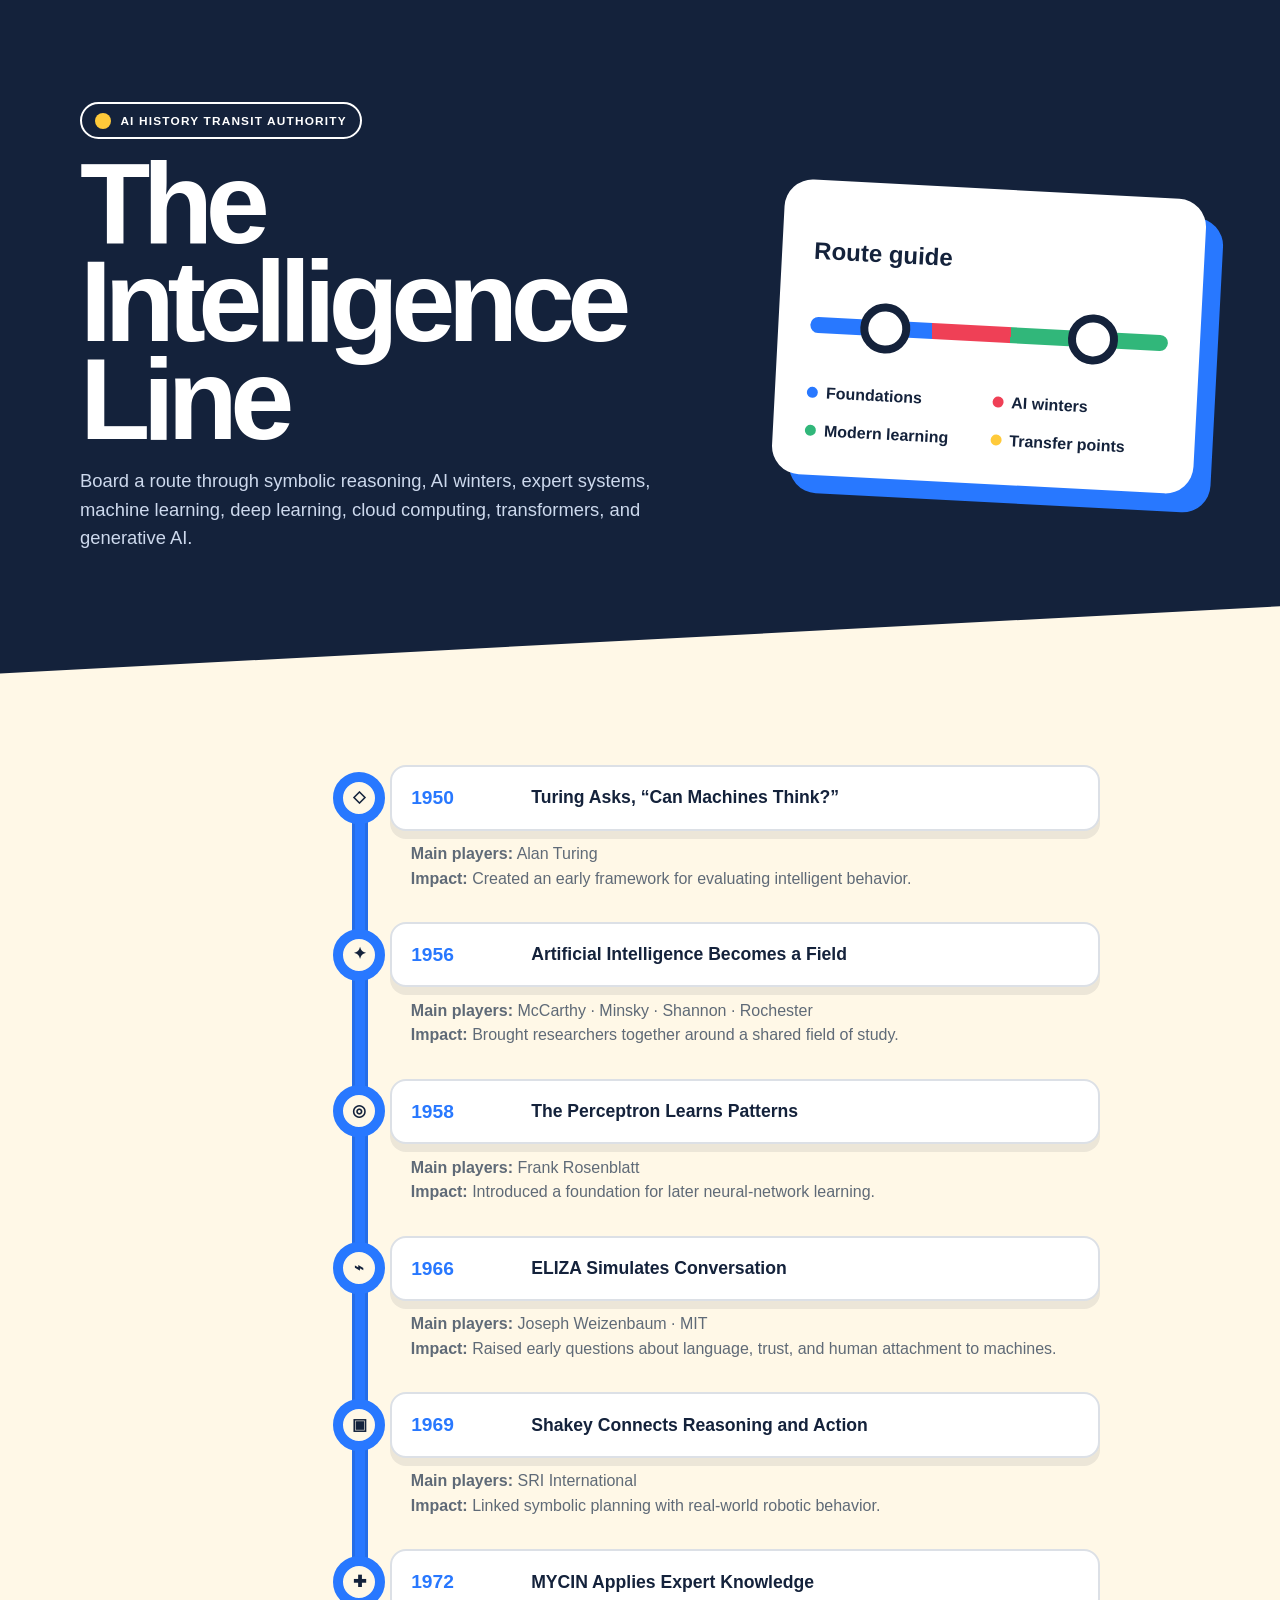
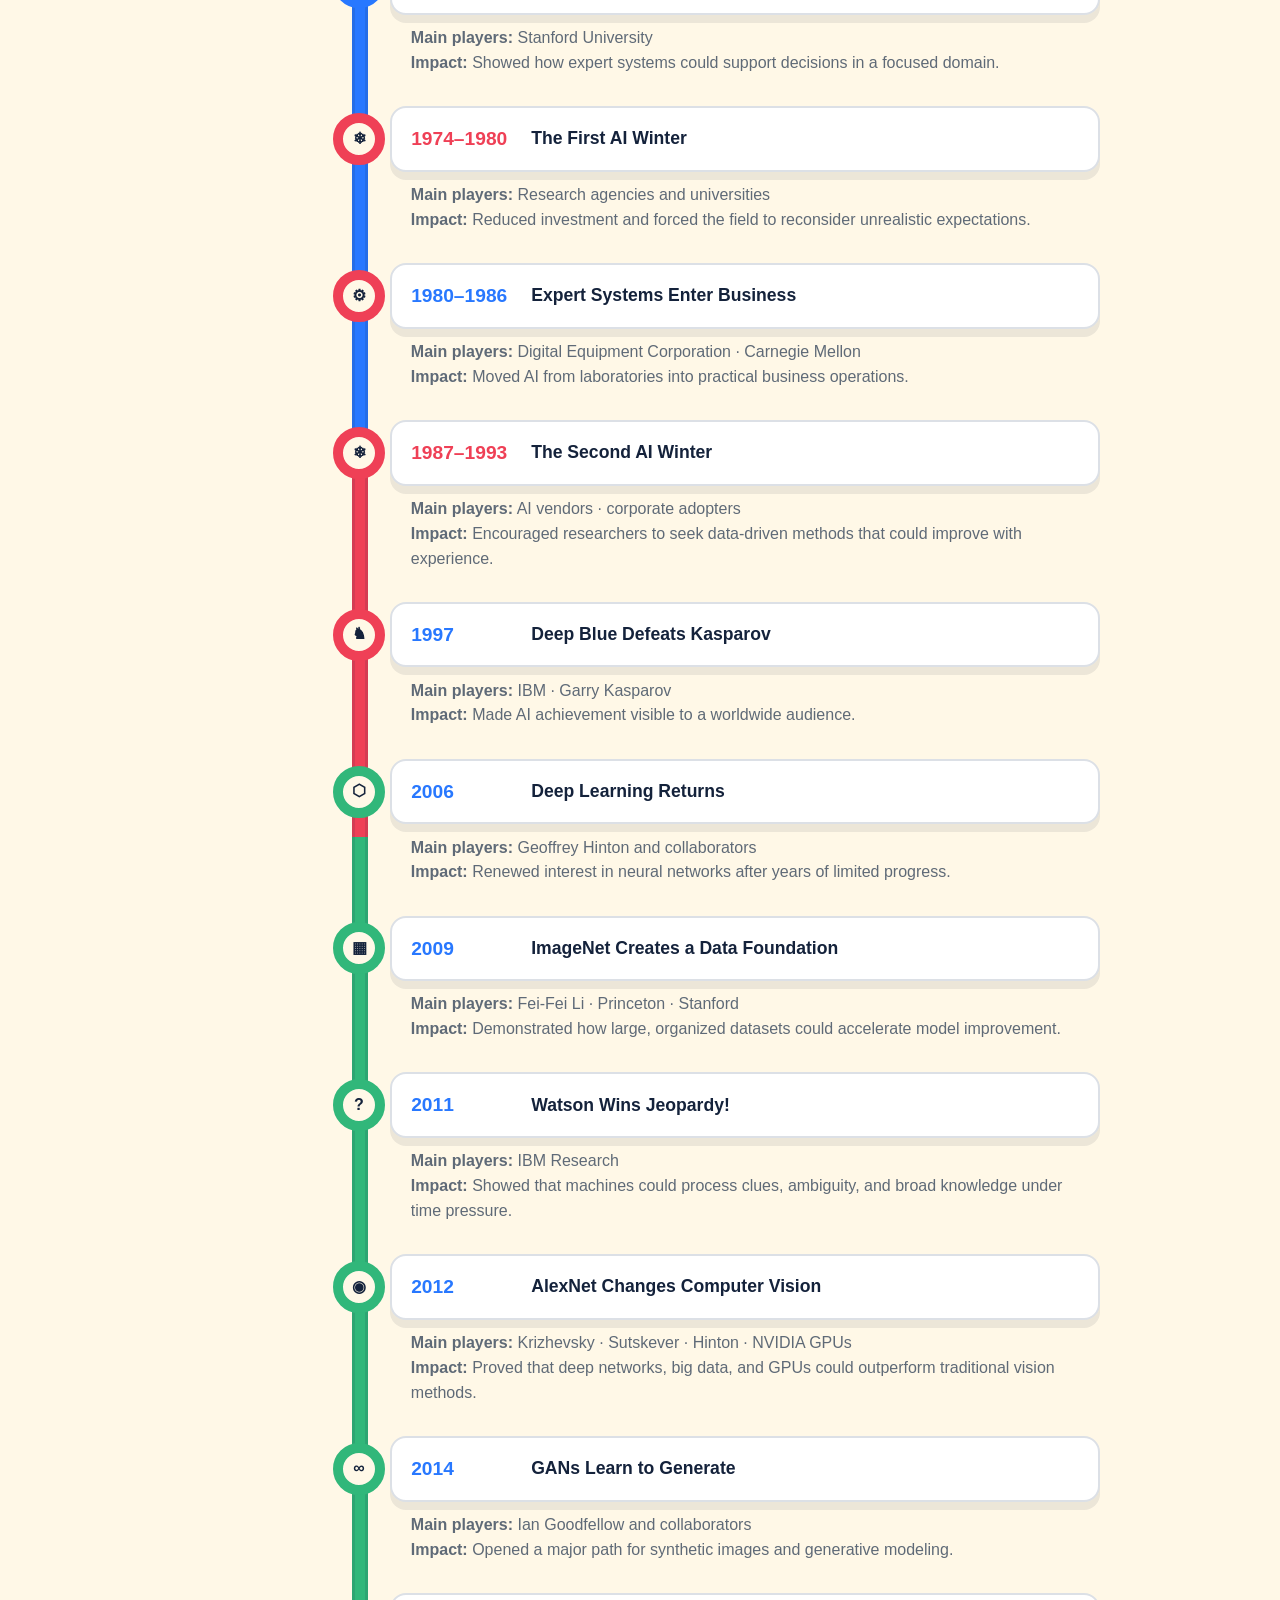
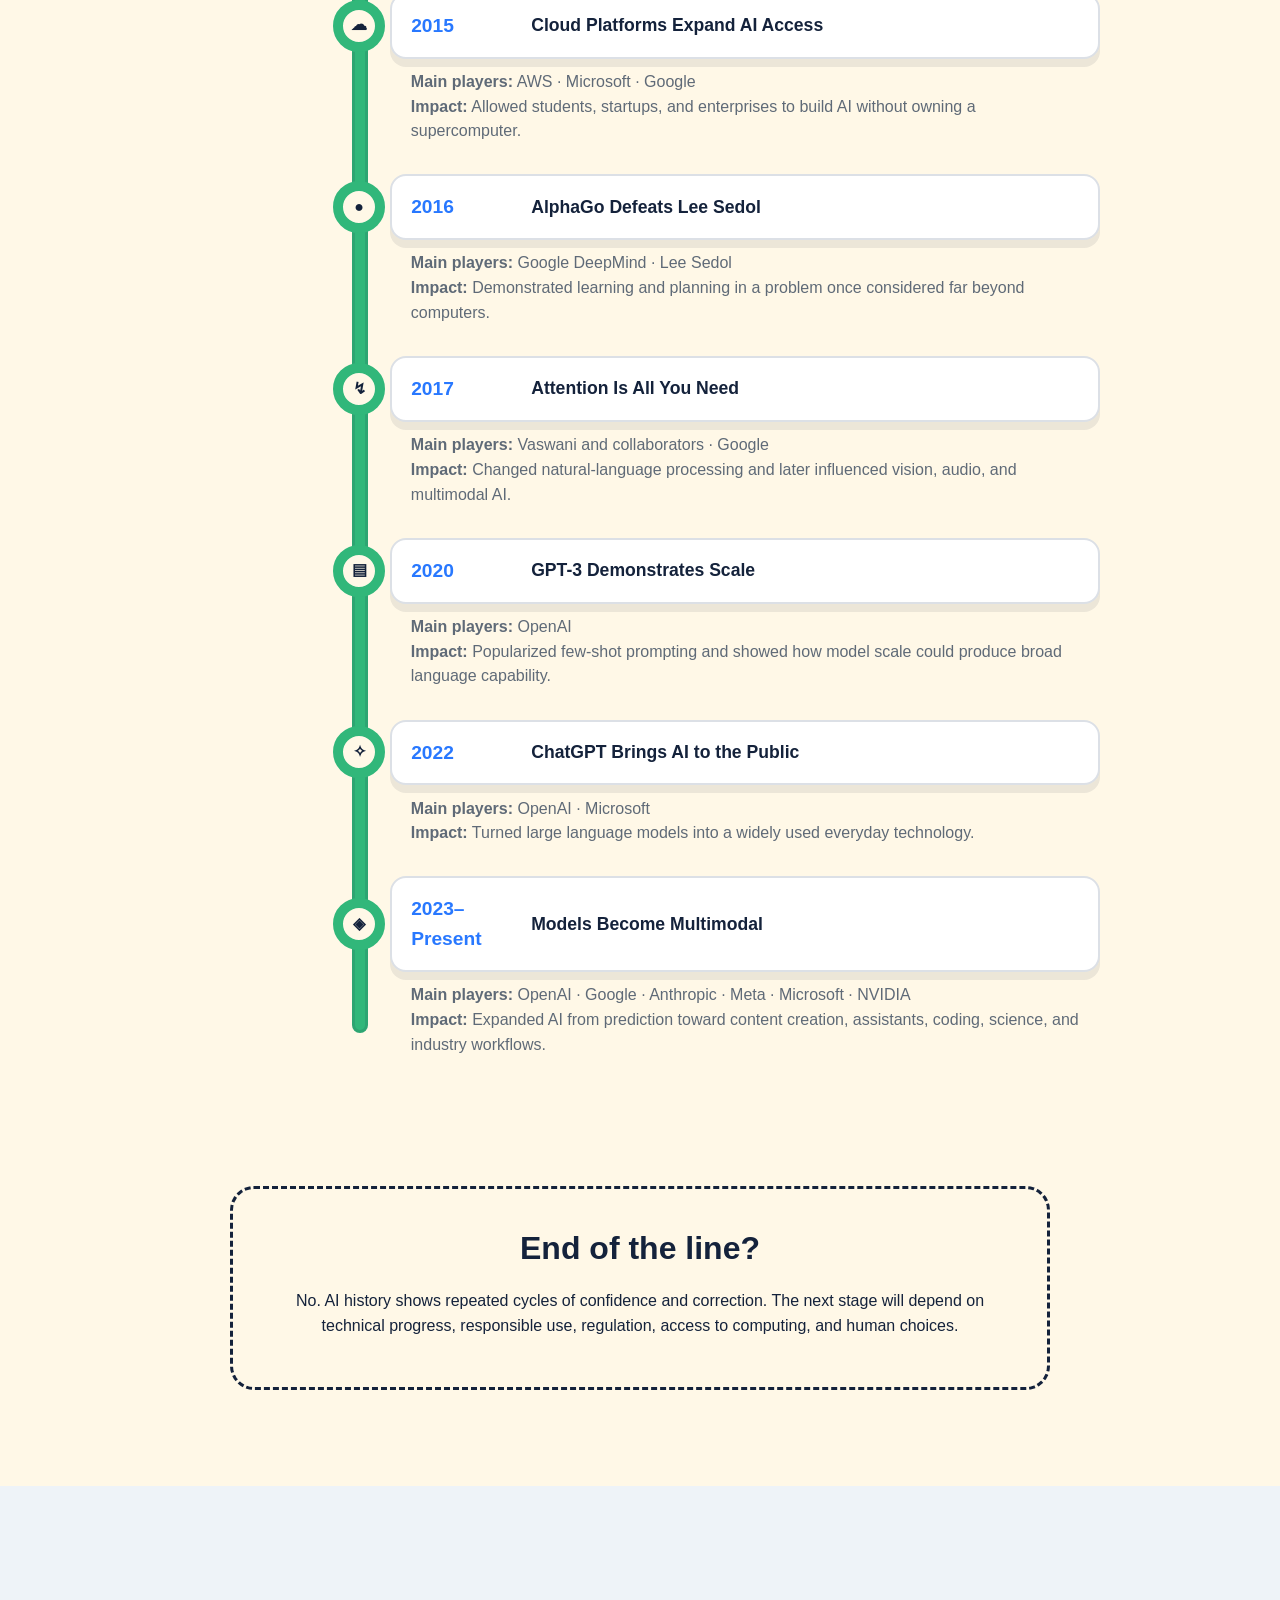
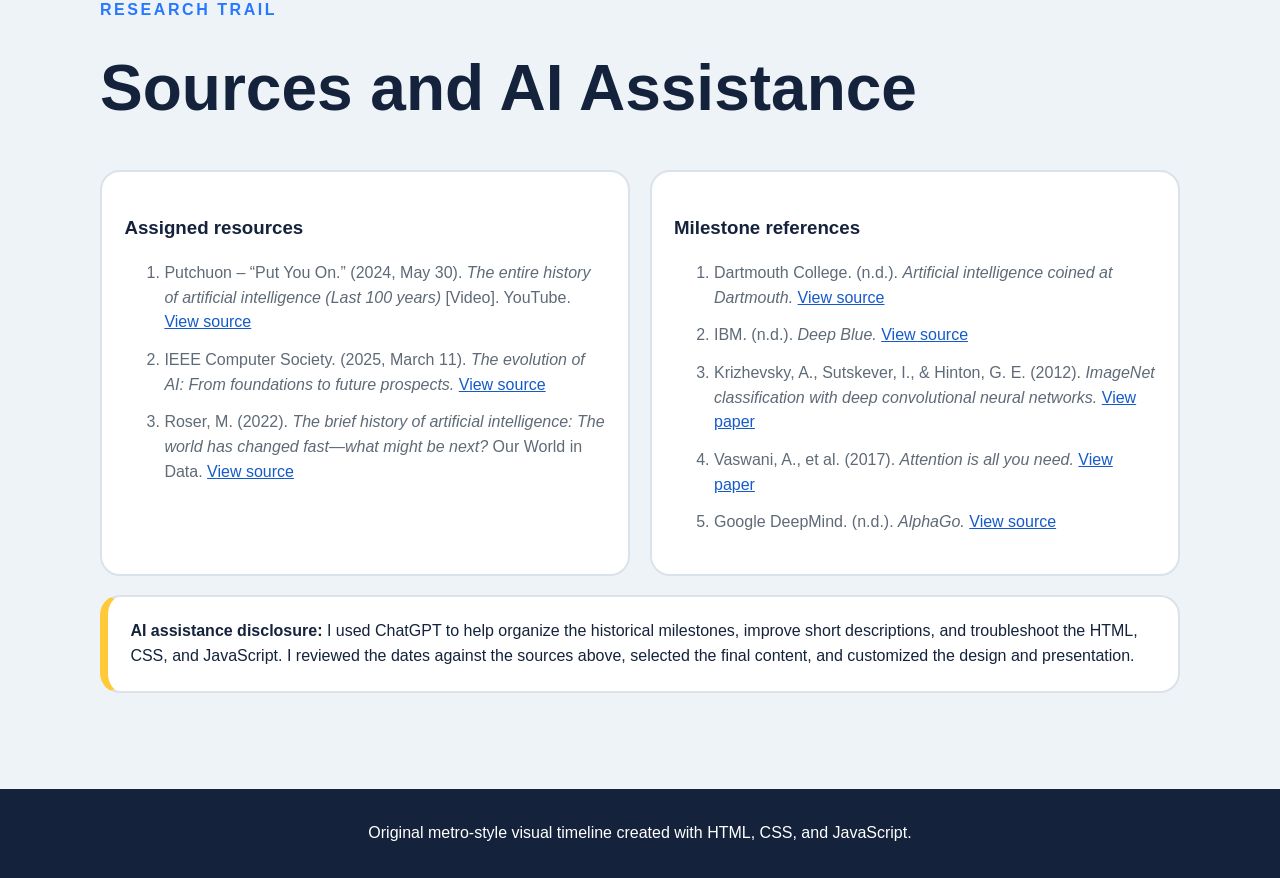
==== index.html @ 26c3358b "Add files via upload" ====
<!doctype html>
<html lang="en">
<head>

<meta charset="UTF-8">
<meta name="viewport" content="width=device-width, initial-scale=1.0">
<meta name="description" content="An original interactive student timeline showing the history and evolution of artificial intelligence.">

<title>The Intelligence Line | AI Metro Timeline</title>
<style>
:root{--cream:#fff8e7;--navy:#14223b;--blue:#2878ff;--red:#ef4056;--yellow:#ffca3a;--green:#31b77a;--muted:#5f6a77}
*{box-sizing:border-box}html{scroll-behavior:smooth}body{margin:0;background:var(--cream);color:var(--navy);font-family:Arial,Helvetica,sans-serif;line-height:1.55}a{color:#155aca}
.hero{padding:clamp(3rem,8vw,8rem) max(1rem,calc((100vw - 1120px)/2));display:grid;grid-template-columns:1.2fr .8fr;gap:4rem;align-items:center;background:var(--navy);color:white;clip-path:polygon(0 0,100% 0,100% 90%,0 100%)}
.badge{display:inline-flex;align-items:center;gap:.6rem;border:2px solid white;border-radius:999px;padding:.45rem .8rem;font-weight:bold;text-transform:uppercase;letter-spacing:.1em;font-size:.74rem}.badge:before{content:"";width:1rem;height:1rem;border-radius:50%;background:var(--yellow)}
h1{font-size:clamp(3.5rem,9vw,7.5rem);line-height:.85;letter-spacing:-.065em;margin:1rem 0}.hero p{font-size:1.15rem;color:#cdd9ed;max-width:720px}.map-card{background:#fff;color:var(--navy);padding:2rem;border-radius:28px;transform:rotate(3deg);box-shadow:18px 18px 0 var(--blue)}.mini-line{height:16px;background:linear-gradient(90deg,var(--blue) 0 34%,var(--red) 34% 56%,var(--green) 56% 100%);border-radius:99px;position:relative;margin:3rem 0}.mini-line:before,.mini-line:after{content:"";position:absolute;top:50%;width:34px;height:34px;border:8px solid var(--navy);background:#fff;border-radius:50%;transform:translateY(-50%)}.mini-line:before{left:14%}.mini-line:after{right:14%}
.legend{display:grid;grid-template-columns:1fr 1fr;gap:.8rem;font-weight:bold}.legend span:before{content:"";display:inline-block;width:.7rem;height:.7rem;border-radius:50%;margin-right:.5rem;background:var(--blue)}.legend span:nth-child(2):before{background:var(--red)}.legend span:nth-child(3):before{background:var(--green)}.legend span:nth-child(4):before{background:var(--yellow)}
.route{width:min(920px,calc(100% - 2rem));margin:5rem auto 8rem;position:relative;padding-left:210px}.route:before{content:"";position:absolute;left:172px;top:25px;bottom:25px;width:16px;border-radius:99px;background:linear-gradient(var(--blue) 0 37%,var(--red) 37% 48%,var(--green) 48% 100%);box-shadow:inset 0 0 0 3px rgba(20,34,59,.12)}
.station{position:relative;margin-bottom:1.2rem;opacity:0;transform:translateX(35px);animation:arrive .55s forwards;animation-delay:calc(var(--i)*55ms)}@keyframes arrive{to{opacity:1;transform:none}}.stop{width:100%;border:0;background:transparent;color:inherit;text-align:left;font:inherit;display:flex;align-items:center;gap:1.25rem;cursor:pointer;padding:.7rem 0}
.ring{position:absolute;left:-57px;width:52px;height:52px;border:10px solid var(--blue);border-radius:50%;background:var(--cream);display:grid;place-items:center;font-size:1rem;font-weight:bold;transition:.3s;z-index:2}.station:nth-child(n+8):nth-child(-n+10) .ring,.station.winter .ring{border-color:var(--red)}.station:nth-child(n+11) .ring{border-color:var(--green)}.stop:hover .ring,.stop[aria-expanded=true] .ring{transform:scale(1.15);background:var(--yellow)}
.label{display:grid;grid-template-columns:120px 1fr;align-items:center;width:100%;font-size:1.1rem;font-weight:800;padding:1rem 1.2rem;background:#fff;border:2px solid #dce0e6;border-radius:16px;box-shadow:0 8px 0 rgba(20,34,59,.08)}.label b{font-size:1.2rem;color:var(--blue)}.winter .label b{color:var(--red)}
.panel{display:grid;grid-template-rows:0fr;transition:grid-template-rows .4s;margin-left:0}.panel>*{overflow:hidden}.panel p{margin:0;padding:0 1.3rem;color:var(--muted)}.panel.open{grid-template-rows:1fr;padding:.8rem 0 1rem}.panel.open p{margin:.4rem 0}
.depot{text-align:center;padding:2rem;margin:0 auto 6rem;width:min(820px,calc(100% - 2rem));border:3px dashed var(--navy);border-radius:24px}.depot h2{font-size:2rem;margin:.2rem}.sources{padding:6rem max(1rem,calc((100vw - 1080px)/2));background:#eef3f8}.eyebrow{text-transform:uppercase;letter-spacing:.16em;color:var(--blue);font-weight:900}.sources h2{font-size:clamp(2.2rem,5vw,4.5rem);margin:.4rem 0 2rem}.source-grid{display:grid;grid-template-columns:1fr 1fr;gap:1.2rem}.source-grid article,.disclosure{background:white;border:2px solid #dbe2ea;border-radius:20px;padding:1.4rem}.sources li{margin:.8rem 0;color:var(--muted)}.disclosure{margin-top:1.2rem;border-left:8px solid var(--yellow)}footer{background:var(--navy);color:white;text-align:center;padding:2rem}
@media(max-width:800px){.hero{grid-template-columns:1fr;clip-path:none}.map-card{transform:none}.route{padding-left:80px}.route:before{left:43px}.ring{left:-55px}.label{grid-template-columns:1fr;gap:.2rem}.source-grid{grid-template-columns:1fr}}
@media(prefers-reduced-motion:reduce){*{animation:none!important;transition:none!important}.station{opacity:1;transform:none}}
</style>
</head>
<body>
<header class="hero"><div><span class="badge">AI History Transit Authority</span><h1>The Intelligence Line</h1><p>Board a route through symbolic reasoning, AI winters, expert systems, machine learning, deep learning, cloud computing, transformers, and generative AI.</p></div><aside class="map-card"><h2>Route guide</h2><div class="mini-line"></div><div class="legend"><span>Foundations</span><span>AI winters</span><span>Modern learning</span><span>Transfer points</span></div></aside></header>
<main class="route" aria-label="Artificial intelligence timeline">
    <article class="station " style="--i:0">
      <button class="stop" aria-expanded="false"><span class="ring">◇</span><span class="label"><b>1950</b>Turing Asks, “Can Machines Think?”</span></button>
      <div class="panel"><p>Alan Turing published “Computing Machinery and Intelligence” and introduced the imitation game, later called the Turing Test. The paper gave researchers a practical way to discuss machine intelligence.</p><p><strong>Main players:</strong> Alan Turing</p><p><strong>Impact:</strong> Created an early framework for evaluating intelligent behavior.</p></div>
    </article>

    <article class="station " style="--i:1">
      <button class="stop" aria-expanded="false"><span class="ring">✦</span><span class="label"><b>1956</b>Artificial Intelligence Becomes a Field</span></button>
      <div class="panel"><p>John McCarthy, Marvin Minsky, Claude Shannon, and Nathaniel Rochester organized the Dartmouth Summer Research Project. The proposal helped establish the term “artificial intelligence.”</p><p><strong>Main players:</strong> McCarthy · Minsky · Shannon · Rochester</p><p><strong>Impact:</strong> Brought researchers together around a shared field of study.</p></div>
    </article>

    <article class="station " style="--i:2">
      <button class="stop" aria-expanded="false"><span class="ring">◎</span><span class="label"><b>1958</b>The Perceptron Learns Patterns</span></button>
      <div class="panel"><p>Frank Rosenblatt demonstrated the perceptron, an early trainable neural-network model. It showed that a machine could adjust internal weights from examples.</p><p><strong>Main players:</strong> Frank Rosenblatt</p><p><strong>Impact:</strong> Introduced a foundation for later neural-network learning.</p></div>
    </article>

    <article class="station " style="--i:3">
      <button class="stop" aria-expanded="false"><span class="ring">⌁</span><span class="label"><b>1966</b>ELIZA Simulates Conversation</span></button>
      <div class="panel"><p>Joseph Weizenbaum created ELIZA, a program that matched text patterns to imitate a psychotherapist. Its simple rules still convinced some users that the computer understood them.</p><p><strong>Main players:</strong> Joseph Weizenbaum · MIT</p><p><strong>Impact:</strong> Raised early questions about language, trust, and human attachment to machines.</p></div>
    </article>

    <article class="station " style="--i:4">
      <button class="stop" aria-expanded="false"><span class="ring">▣</span><span class="label"><b>1969</b>Shakey Connects Reasoning and Action</span></button>
      <div class="panel"><p>SRI’s Shakey robot combined perception, planning, and movement. It was an important step toward robots that could reason about their surroundings.</p><p><strong>Main players:</strong> SRI International</p><p><strong>Impact:</strong> Linked symbolic planning with real-world robotic behavior.</p></div>
    </article>

    <article class="station " style="--i:5">
      <button class="stop" aria-expanded="false"><span class="ring">✚</span><span class="label"><b>1972</b>MYCIN Applies Expert Knowledge</span></button>
      <div class="panel"><p>Researchers at Stanford developed MYCIN to recommend antibiotics for bacterial infections. It used hand-written rules and demonstrated the value of specialized, narrow AI.</p><p><strong>Main players:</strong> Stanford University</p><p><strong>Impact:</strong> Showed how expert systems could support decisions in a focused domain.</p></div>
    </article>

    <article class="station winter" style="--i:6">
      <button class="stop" aria-expanded="false"><span class="ring">❄</span><span class="label"><b>1974–1980</b>The First AI Winter</span></button>
      <div class="panel"><p>Early promises exceeded the available computing power, data, and program capability. Funding declined when systems could not handle the complexity of real environments.</p><p><strong>Main players:</strong> Research agencies and universities</p><p><strong>Impact:</strong> Reduced investment and forced the field to reconsider unrealistic expectations.</p></div>
    </article>

    <article class="station " style="--i:7">
      <button class="stop" aria-expanded="false"><span class="ring">⚙</span><span class="label"><b>1980–1986</b>Expert Systems Enter Business</span></button>
      <div class="panel"><p>Rule-based systems such as XCON helped companies configure products and preserve specialist knowledge. Commercial success brought AI back into corporate planning.</p><p><strong>Main players:</strong> Digital Equipment Corporation · Carnegie Mellon</p><p><strong>Impact:</strong> Moved AI from laboratories into practical business operations.</p></div>
    </article>

    <article class="station winter" style="--i:8">
      <button class="stop" aria-expanded="false"><span class="ring">❄</span><span class="label"><b>1987–1993</b>The Second AI Winter</span></button>
      <div class="panel"><p>Expert systems were expensive to maintain, specialized hardware lost value, and many projects failed to meet expectations. Investment and public confidence fell again.</p><p><strong>Main players:</strong> AI vendors · corporate adopters</p><p><strong>Impact:</strong> Encouraged researchers to seek data-driven methods that could improve with experience.</p></div>
    </article>

    <article class="station " style="--i:9">
      <button class="stop" aria-expanded="false"><span class="ring">♞</span><span class="label"><b>1997</b>Deep Blue Defeats Kasparov</span></button>
      <div class="panel"><p>IBM’s Deep Blue defeated world chess champion Garry Kasparov in a six-game match. Massive parallel computing and carefully designed search demonstrated machine strength in a complex task.</p><p><strong>Main players:</strong> IBM · Garry Kasparov</p><p><strong>Impact:</strong> Made AI achievement visible to a worldwide audience.</p></div>
    </article>

    <article class="station " style="--i:10">
      <button class="stop" aria-expanded="false"><span class="ring">⬡</span><span class="label"><b>2006</b>Deep Learning Returns</span></button>
      <div class="panel"><p>Geoffrey Hinton and collaborators showed improved methods for training multilayer neural networks. Larger datasets and faster processors made connectionist approaches practical again.</p><p><strong>Main players:</strong> Geoffrey Hinton and collaborators</p><p><strong>Impact:</strong> Renewed interest in neural networks after years of limited progress.</p></div>
    </article>

    <article class="station " style="--i:11">
      <button class="stop" aria-expanded="false"><span class="ring">▦</span><span class="label"><b>2009</b>ImageNet Creates a Data Foundation</span></button>
      <div class="panel"><p>Fei-Fei Li and collaborators built ImageNet, a large labeled image database and benchmark. It gave computer-vision researchers a common way to train and compare models.</p><p><strong>Main players:</strong> Fei-Fei Li · Princeton · Stanford</p><p><strong>Impact:</strong> Demonstrated how large, organized datasets could accelerate model improvement.</p></div>
    </article>

    <article class="station " style="--i:12">
      <button class="stop" aria-expanded="false"><span class="ring">?</span><span class="label"><b>2011</b>Watson Wins Jeopardy!</span></button>
      <div class="panel"><p>IBM Watson defeated champion players on Jeopardy! by combining natural-language processing, information retrieval, ranking, and large-scale computing.</p><p><strong>Main players:</strong> IBM Research</p><p><strong>Impact:</strong> Showed that machines could process clues, ambiguity, and broad knowledge under time pressure.</p></div>
    </article>

    <article class="station " style="--i:13">
      <button class="stop" aria-expanded="false"><span class="ring">◉</span><span class="label"><b>2012</b>AlexNet Changes Computer Vision</span></button>
      <div class="panel"><p>Alex Krizhevsky, Ilya Sutskever, and Geoffrey Hinton used GPUs to train a deep convolutional network that won the ImageNet competition by a large margin.</p><p><strong>Main players:</strong> Krizhevsky · Sutskever · Hinton · NVIDIA GPUs</p><p><strong>Impact:</strong> Proved that deep networks, big data, and GPUs could outperform traditional vision methods.</p></div>
    </article>

    <article class="station " style="--i:14">
      <button class="stop" aria-expanded="false"><span class="ring">∞</span><span class="label"><b>2014</b>GANs Learn to Generate</span></button>
      <div class="panel"><p>Ian Goodfellow and colleagues introduced generative adversarial networks. A generator and discriminator trained against each other to produce increasingly realistic outputs.</p><p><strong>Main players:</strong> Ian Goodfellow and collaborators</p><p><strong>Impact:</strong> Opened a major path for synthetic images and generative modeling.</p></div>
    </article>

    <article class="station " style="--i:15">
      <button class="stop" aria-expanded="false"><span class="ring">☁</span><span class="label"><b>2015</b>Cloud Platforms Expand AI Access</span></button>
      <div class="panel"><p>Amazon Web Services, Microsoft Azure, and Google Cloud expanded access to scalable storage, GPUs, machine-learning tools, and hosted APIs.</p><p><strong>Main players:</strong> AWS · Microsoft · Google</p><p><strong>Impact:</strong> Allowed students, startups, and enterprises to build AI without owning a supercomputer.</p></div>
    </article>

    <article class="station " style="--i:16">
      <button class="stop" aria-expanded="false"><span class="ring">●</span><span class="label"><b>2016</b>AlphaGo Defeats Lee Sedol</span></button>
      <div class="panel"><p>DeepMind’s AlphaGo won four of five games against Go champion Lee Sedol. It combined deep neural networks, search, and reinforcement learning.</p><p><strong>Main players:</strong> Google DeepMind · Lee Sedol</p><p><strong>Impact:</strong> Demonstrated learning and planning in a problem once considered far beyond computers.</p></div>
    </article>

    <article class="station " style="--i:17">
      <button class="stop" aria-expanded="false"><span class="ring">↯</span><span class="label"><b>2017</b>Attention Is All You Need</span></button>
      <div class="panel"><p>Google researchers introduced the Transformer architecture. Its attention mechanism enabled parallel training and became the foundation for modern large language models.</p><p><strong>Main players:</strong> Vaswani and collaborators · Google</p><p><strong>Impact:</strong> Changed natural-language processing and later influenced vision, audio, and multimodal AI.</p></div>
    </article>

    <article class="station " style="--i:18">
      <button class="stop" aria-expanded="false"><span class="ring">▤</span><span class="label"><b>2020</b>GPT-3 Demonstrates Scale</span></button>
      <div class="panel"><p>OpenAI released GPT-3, a 175-billion-parameter language model that could perform many tasks from instructions and examples without task-specific retraining.</p><p><strong>Main players:</strong> OpenAI</p><p><strong>Impact:</strong> Popularized few-shot prompting and showed how model scale could produce broad language capability.</p></div>
    </article>

    <article class="station " style="--i:19">
      <button class="stop" aria-expanded="false"><span class="ring">✧</span><span class="label"><b>2022</b>ChatGPT Brings AI to the Public</span></button>
      <div class="panel"><p>OpenAI launched ChatGPT as a conversational interface. Generative AI rapidly entered education, software development, business, and creative work.</p><p><strong>Main players:</strong> OpenAI · Microsoft</p><p><strong>Impact:</strong> Turned large language models into a widely used everyday technology.</p></div>
    </article>

    <article class="station " style="--i:20">
      <button class="stop" aria-expanded="false"><span class="ring">◈</span><span class="label"><b>2023–Present</b>Models Become Multimodal</span></button>
      <div class="panel"><p>Leading systems began working across text, images, audio, and video. OpenAI, Google, Anthropic, Meta, Microsoft, NVIDIA, and cloud providers competed to improve capability and deployment.</p><p><strong>Main players:</strong> OpenAI · Google · Anthropic · Meta · Microsoft · NVIDIA</p><p><strong>Impact:</strong> Expanded AI from prediction toward content creation, assistants, coding, science, and industry workflows.</p></div>
    </article></main>
<section class="depot"><h2>End of the line?</h2><p>No. AI history shows repeated cycles of confidence and correction. The next stage will depend on technical progress, responsible use, regulation, access to computing, and human choices.</p></section>

<section class="sources" id="sources">
  <p class="eyebrow">Research trail</p>
  <h2>Sources and AI Assistance</h2>
  <div class="source-grid">
    <article>
      <h3>Assigned resources</h3>
      <ol>
        <li>Putchuon – “Put You On.” (2024, May 30). <em>The entire history of artificial intelligence (Last 100 years)</em> [Video]. YouTube. <a href="https://www.youtube.com/watch?v=mSd9nmPM7Vg" target="_blank" rel="noopener">View source</a></li>
        <li>IEEE Computer Society. (2025, March 11). <em>The evolution of AI: From foundations to future prospects.</em> <a href="https://www.computer.org/publications/tech-news/research/evolution-of-ai" target="_blank" rel="noopener">View source</a></li>
        <li>Roser, M. (2022). <em>The brief history of artificial intelligence: The world has changed fast—what might be next?</em> Our World in Data. <a href="https://ourworldindata.org/brief-history-of-ai" target="_blank" rel="noopener">View source</a></li>
      </ol>
    </article>
    <article>
      <h3>Milestone references</h3>
      <ol>
        <li>Dartmouth College. (n.d.). <em>Artificial intelligence coined at Dartmouth.</em> <a href="https://home.dartmouth.edu/about/artificial-intelligence-ai-coined-dartmouth" target="_blank" rel="noopener">View source</a></li>
        <li>IBM. (n.d.). <em>Deep Blue.</em> <a href="https://www.ibm.com/history/deep-blue" target="_blank" rel="noopener">View source</a></li>
        <li>Krizhevsky, A., Sutskever, I., &amp; Hinton, G. E. (2012). <em>ImageNet classification with deep convolutional neural networks.</em> <a href="https://proceedings.neurips.cc/paper/4824-imagenet-classification-with-deep-convolutional-neural-networks.pdf" target="_blank" rel="noopener">View paper</a></li>
        <li>Vaswani, A., et al. (2017). <em>Attention is all you need.</em> <a href="https://arxiv.org/abs/1706.03762" target="_blank" rel="noopener">View paper</a></li>
        <li>Google DeepMind. (n.d.). <em>AlphaGo.</em> <a href="https://deepmind.google/research/alphago/" target="_blank" rel="noopener">View source</a></li>
      </ol>
    </article>
  </div>
  <aside class="disclosure">
    <strong>AI assistance disclosure:</strong> I used ChatGPT to help organize the historical milestones, improve short descriptions, and troubleshoot the HTML, CSS, and JavaScript. I reviewed the dates against the sources above, selected the final content, and customized the design and presentation.
  </aside>
</section>

<footer>Original metro-style visual timeline created with HTML, CSS, and JavaScript.</footer>
<script>
document.querySelectorAll('.stop').forEach(stop=>stop.addEventListener('click',()=>{const panel=stop.nextElementSibling,open=panel.classList.toggle('open');stop.setAttribute('aria-expanded',open);}));
</script>
</body></html>
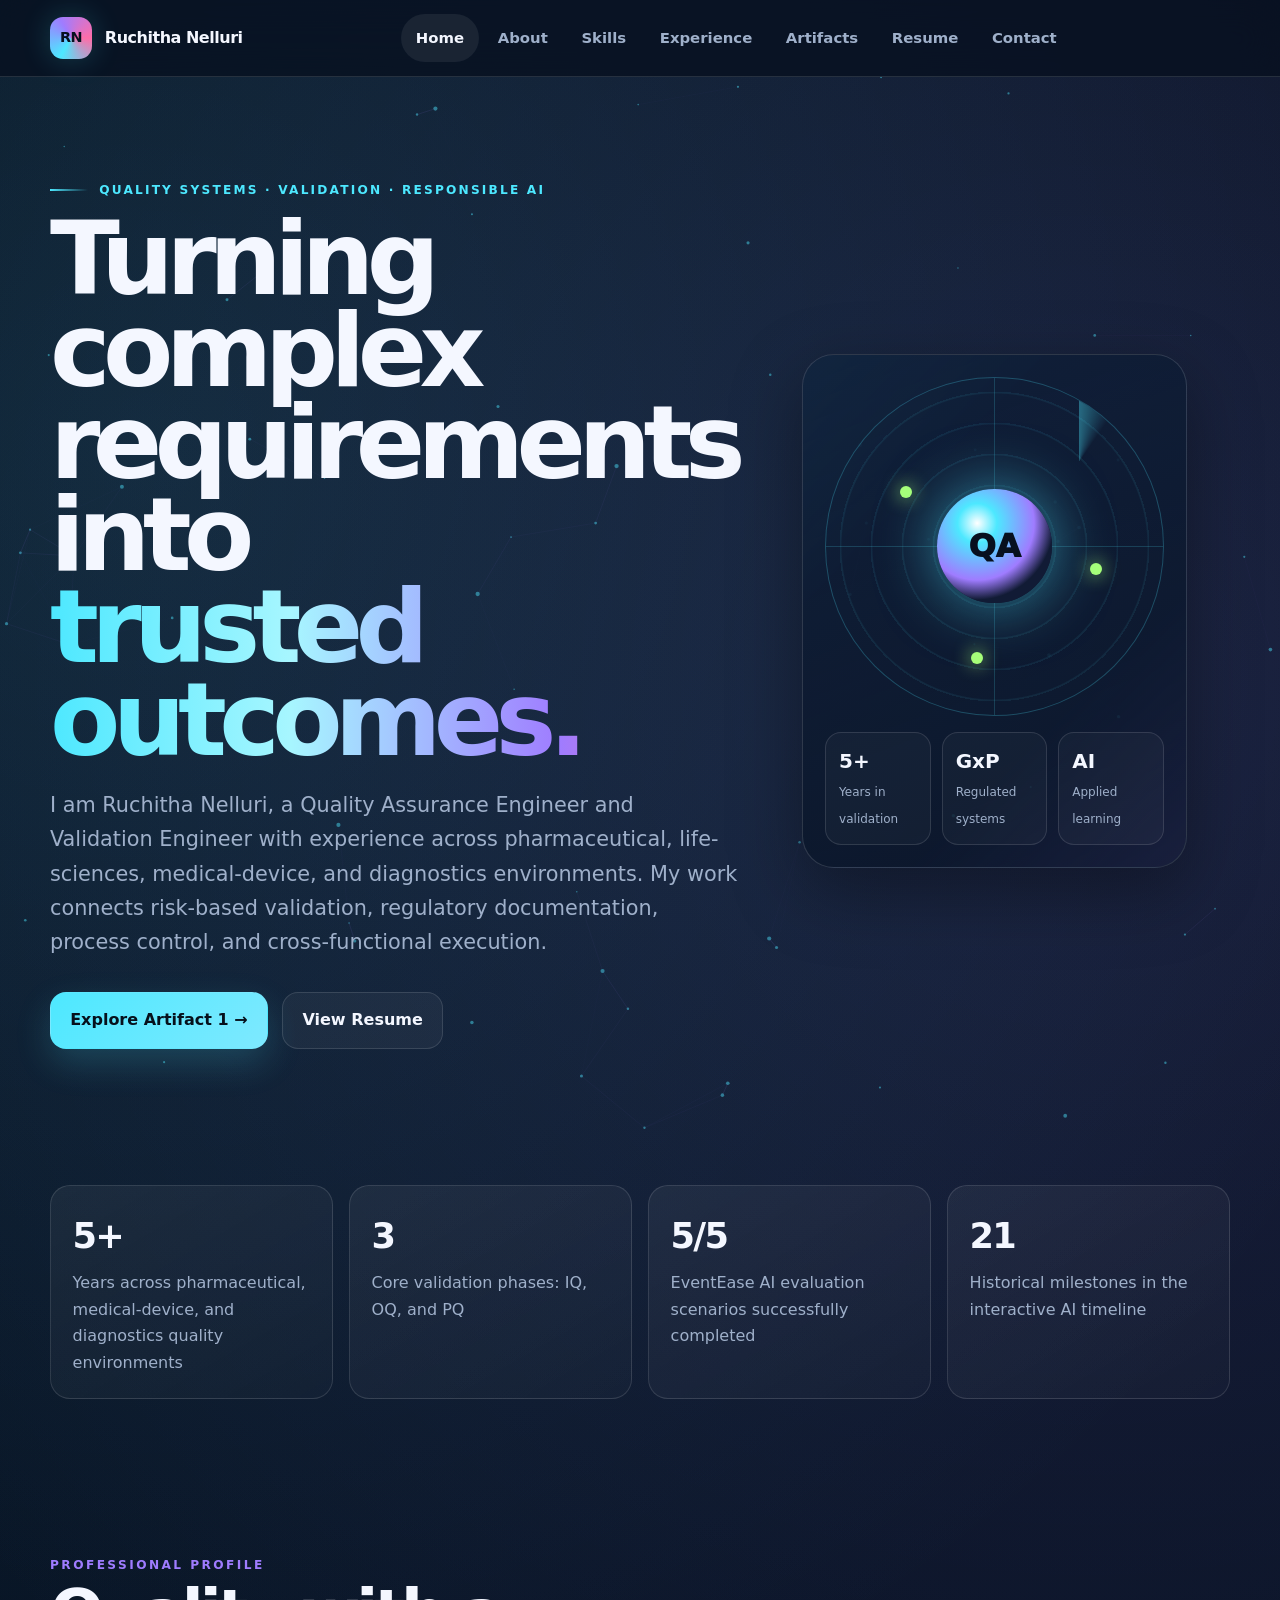
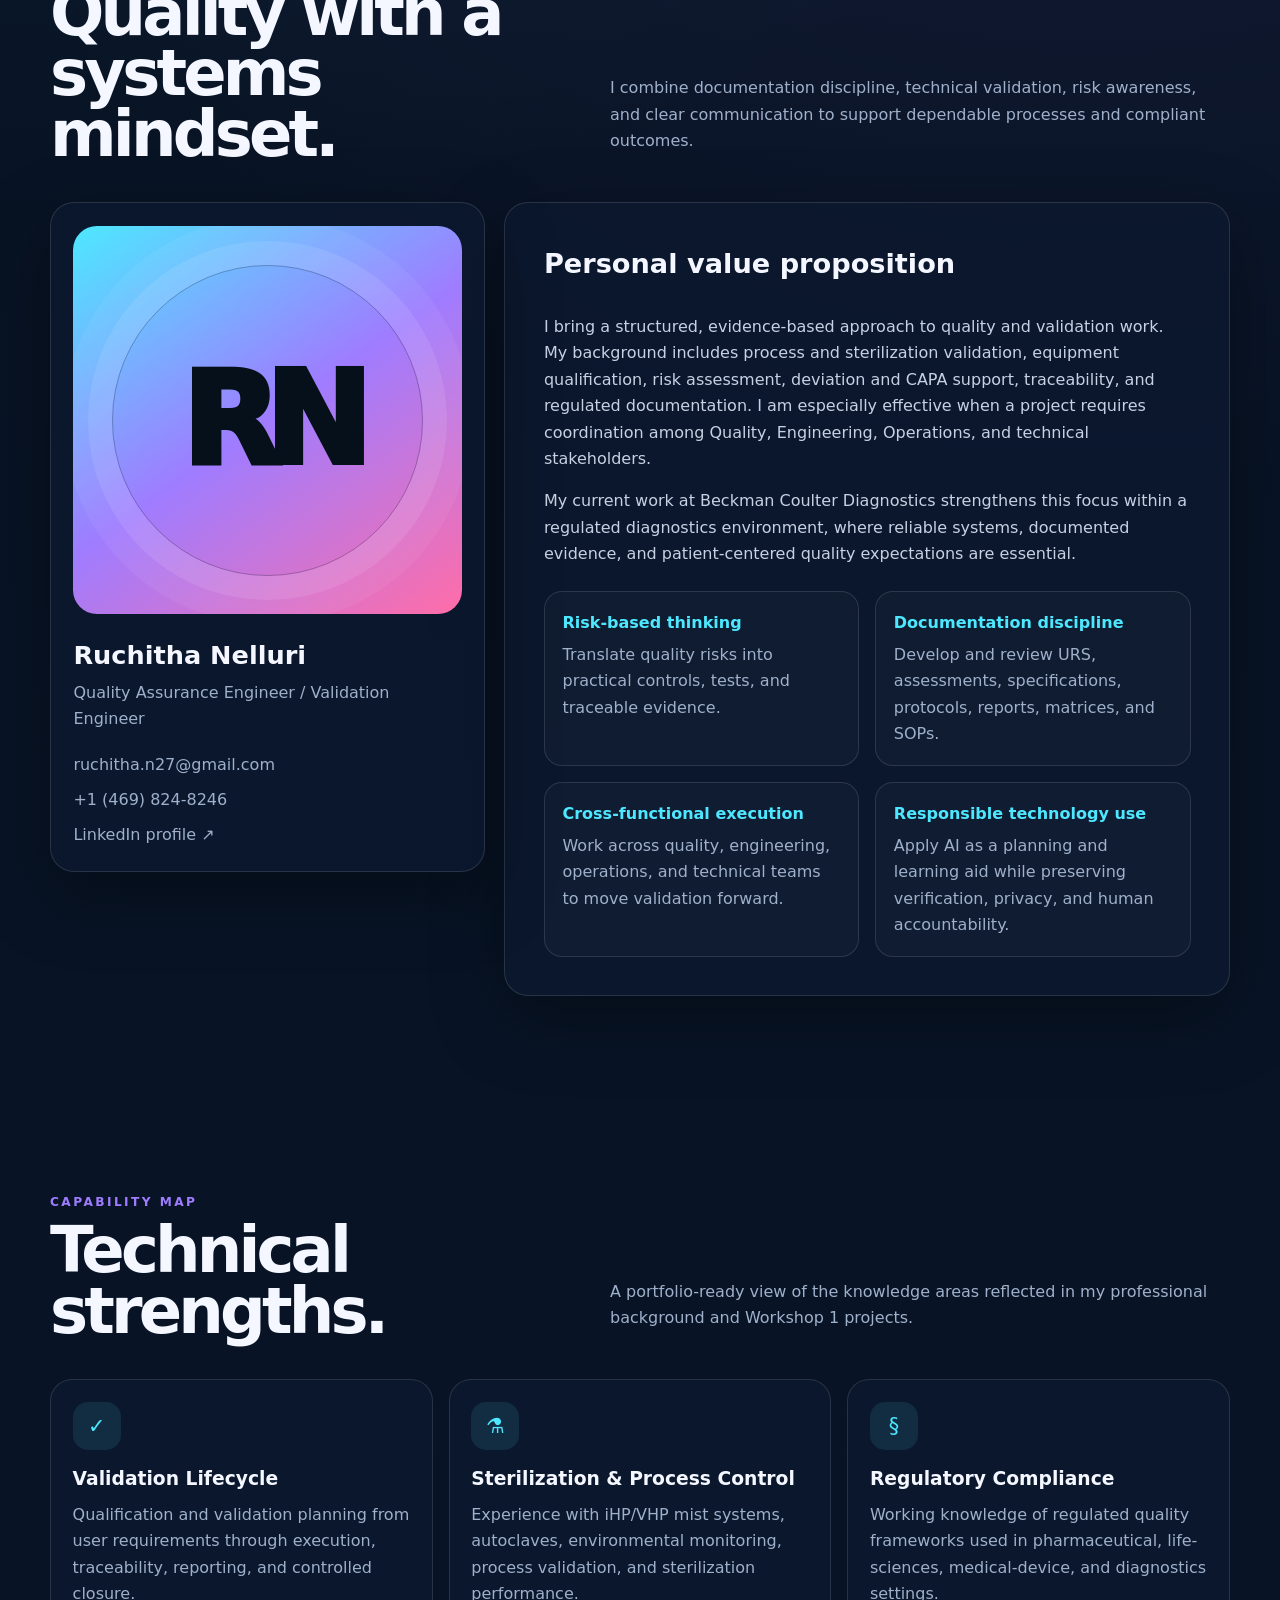
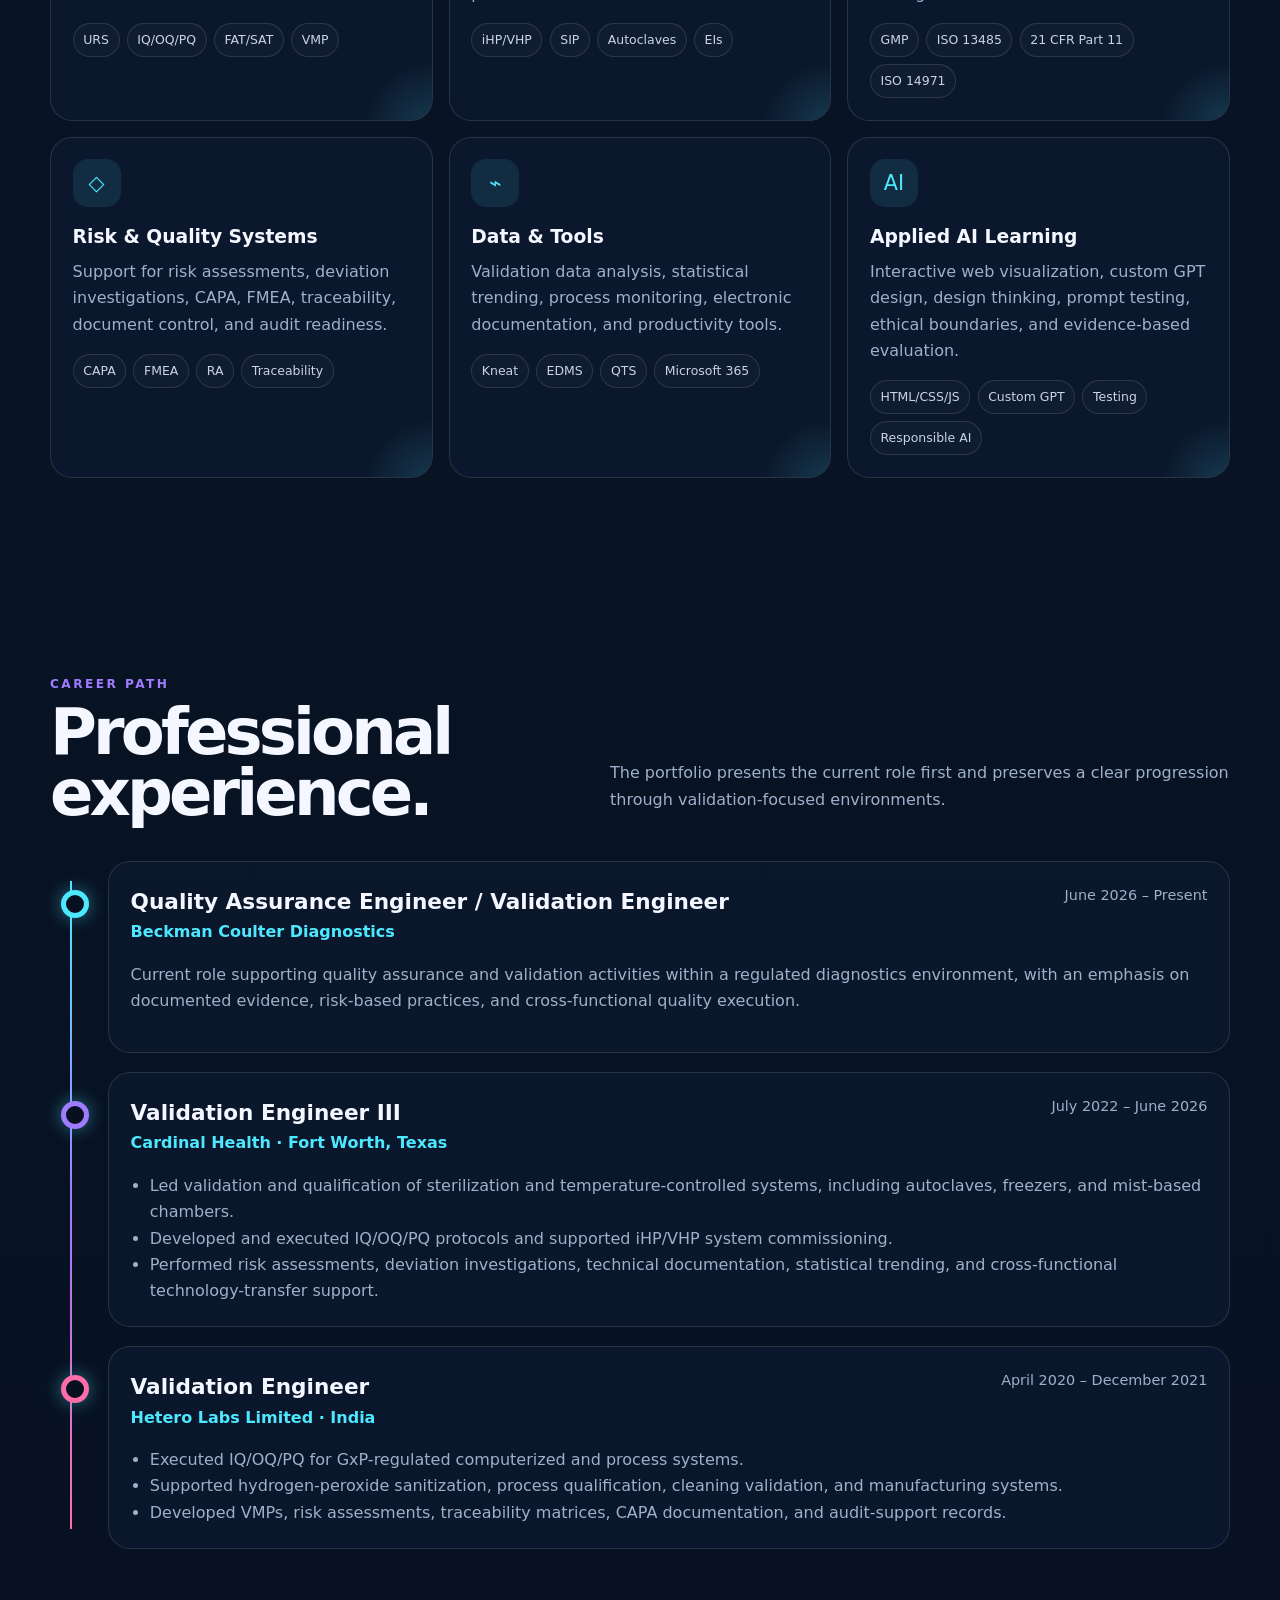
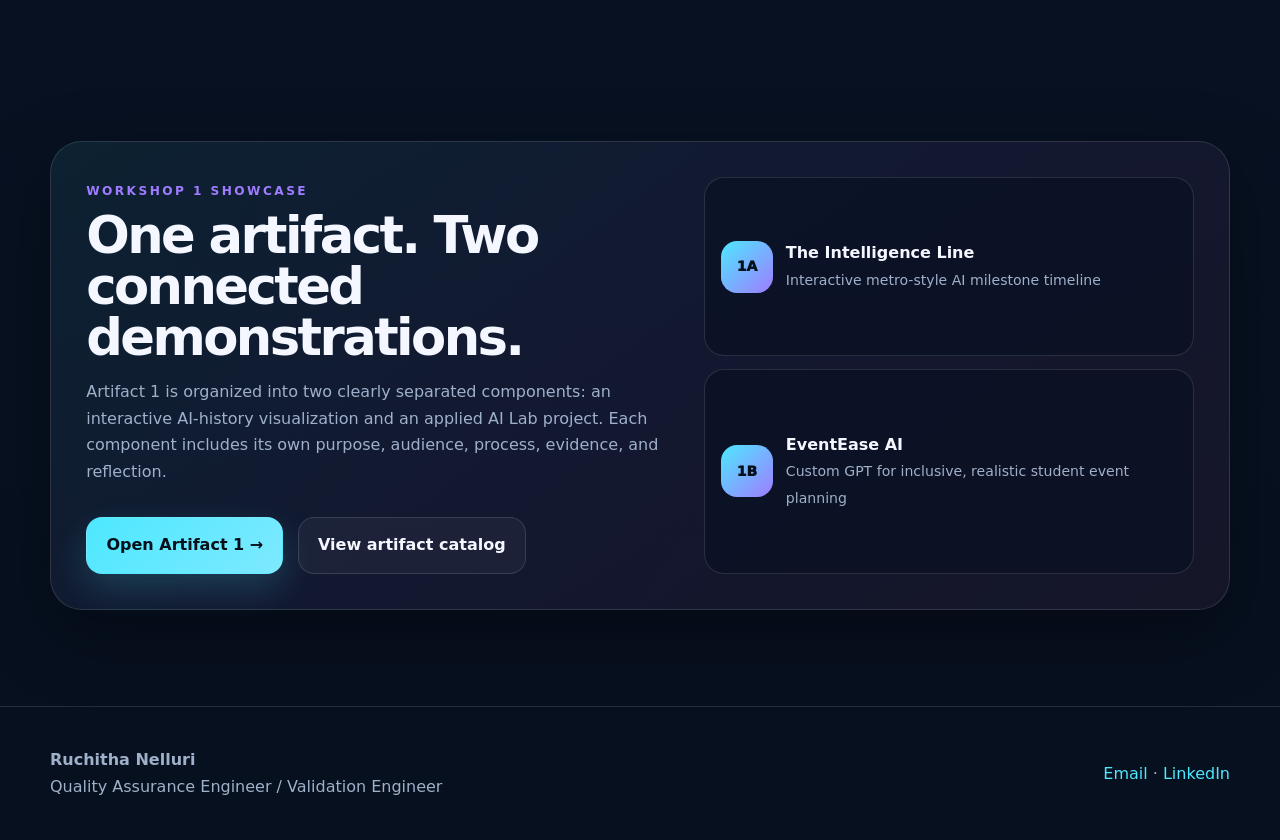
==== commit f6101b1d: "Update index.html" ====
--- a/index.html
+++ b/index.html
@@ -1,168 +1,92 @@
 <!doctype html>
 <html lang="en">
 <head>
-
-<meta charset="UTF-8">
-<meta name="viewport" content="width=device-width, initial-scale=1.0">
-<meta name="description" content="An original interactive student timeline showing the history and evolution of artificial intelligence.">
-
-<title>The Intelligence Line | AI Metro Timeline</title>
-<style>
-:root{--cream:#fff8e7;--navy:#14223b;--blue:#2878ff;--red:#ef4056;--yellow:#ffca3a;--green:#31b77a;--muted:#5f6a77}
-*{box-sizing:border-box}html{scroll-behavior:smooth}body{margin:0;background:var(--cream);color:var(--navy);font-family:Arial,Helvetica,sans-serif;line-height:1.55}a{color:#155aca}
-.hero{padding:clamp(3rem,8vw,8rem) max(1rem,calc((100vw - 1120px)/2));display:grid;grid-template-columns:1.2fr .8fr;gap:4rem;align-items:center;background:var(--navy);color:white;clip-path:polygon(0 0,100% 0,100% 90%,0 100%)}
-.badge{display:inline-flex;align-items:center;gap:.6rem;border:2px solid white;border-radius:999px;padding:.45rem .8rem;font-weight:bold;text-transform:uppercase;letter-spacing:.1em;font-size:.74rem}.badge:before{content:"";width:1rem;height:1rem;border-radius:50%;background:var(--yellow)}
-h1{font-size:clamp(3.5rem,9vw,7.5rem);line-height:.85;letter-spacing:-.065em;margin:1rem 0}.hero p{font-size:1.15rem;color:#cdd9ed;max-width:720px}.map-card{background:#fff;color:var(--navy);padding:2rem;border-radius:28px;transform:rotate(3deg);box-shadow:18px 18px 0 var(--blue)}.mini-line{height:16px;background:linear-gradient(90deg,var(--blue) 0 34%,var(--red) 34% 56%,var(--green) 56% 100%);border-radius:99px;position:relative;margin:3rem 0}.mini-line:before,.mini-line:after{content:"";position:absolute;top:50%;width:34px;height:34px;border:8px solid var(--navy);background:#fff;border-radius:50%;transform:translateY(-50%)}.mini-line:before{left:14%}.mini-line:after{right:14%}
-.legend{display:grid;grid-template-columns:1fr 1fr;gap:.8rem;font-weight:bold}.legend span:before{content:"";display:inline-block;width:.7rem;height:.7rem;border-radius:50%;margin-right:.5rem;background:var(--blue)}.legend span:nth-child(2):before{background:var(--red)}.legend span:nth-child(3):before{background:var(--green)}.legend span:nth-child(4):before{background:var(--yellow)}
-.route{width:min(920px,calc(100% - 2rem));margin:5rem auto 8rem;position:relative;padding-left:210px}.route:before{content:"";position:absolute;left:172px;top:25px;bottom:25px;width:16px;border-radius:99px;background:linear-gradient(var(--blue) 0 37%,var(--red) 37% 48%,var(--green) 48% 100%);box-shadow:inset 0 0 0 3px rgba(20,34,59,.12)}
-.station{position:relative;margin-bottom:1.2rem;opacity:0;transform:translateX(35px);animation:arrive .55s forwards;animation-delay:calc(var(--i)*55ms)}@keyframes arrive{to{opacity:1;transform:none}}.stop{width:100%;border:0;background:transparent;color:inherit;text-align:left;font:inherit;display:flex;align-items:center;gap:1.25rem;cursor:pointer;padding:.7rem 0}
-.ring{position:absolute;left:-57px;width:52px;height:52px;border:10px solid var(--blue);border-radius:50%;background:var(--cream);display:grid;place-items:center;font-size:1rem;font-weight:bold;transition:.3s;z-index:2}.station:nth-child(n+8):nth-child(-n+10) .ring,.station.winter .ring{border-color:var(--red)}.station:nth-child(n+11) .ring{border-color:var(--green)}.stop:hover .ring,.stop[aria-expanded=true] .ring{transform:scale(1.15);background:var(--yellow)}
-.label{display:grid;grid-template-columns:120px 1fr;align-items:center;width:100%;font-size:1.1rem;font-weight:800;padding:1rem 1.2rem;background:#fff;border:2px solid #dce0e6;border-radius:16px;box-shadow:0 8px 0 rgba(20,34,59,.08)}.label b{font-size:1.2rem;color:var(--blue)}.winter .label b{color:var(--red)}
-.panel{display:grid;grid-template-rows:0fr;transition:grid-template-rows .4s;margin-left:0}.panel>*{overflow:hidden}.panel p{margin:0;padding:0 1.3rem;color:var(--muted)}.panel.open{grid-template-rows:1fr;padding:.8rem 0 1rem}.panel.open p{margin:.4rem 0}
-.depot{text-align:center;padding:2rem;margin:0 auto 6rem;width:min(820px,calc(100% - 2rem));border:3px dashed var(--navy);border-radius:24px}.depot h2{font-size:2rem;margin:.2rem}.sources{padding:6rem max(1rem,calc((100vw - 1080px)/2));background:#eef3f8}.eyebrow{text-transform:uppercase;letter-spacing:.16em;color:var(--blue);font-weight:900}.sources h2{font-size:clamp(2.2rem,5vw,4.5rem);margin:.4rem 0 2rem}.source-grid{display:grid;grid-template-columns:1fr 1fr;gap:1.2rem}.source-grid article,.disclosure{background:white;border:2px solid #dbe2ea;border-radius:20px;padding:1.4rem}.sources li{margin:.8rem 0;color:var(--muted)}.disclosure{margin-top:1.2rem;border-left:8px solid var(--yellow)}footer{background:var(--navy);color:white;text-align:center;padding:2rem}
-@media(max-width:800px){.hero{grid-template-columns:1fr;clip-path:none}.map-card{transform:none}.route{padding-left:80px}.route:before{left:43px}.ring{left:-55px}.label{grid-template-columns:1fr;gap:.2rem}.source-grid{grid-template-columns:1fr}}
-@media(prefers-reduced-motion:reduce){*{animation:none!important;transition:none!important}.station{opacity:1;transform:none}}
-</style>
+  <meta charset="utf-8">
+  <meta name="viewport" content="width=device-width,initial-scale=1">
+  <meta name="description" content="Professional portfolio of Ruchitha Nelluri, Quality Assurance and Validation Engineer, featuring an interactive AI timeline and EventEase AI Lab.">
+  <title>Ruchitha Nelluri | Quality & Validation Portfolio</title>
+  <link rel="stylesheet" href="assets/styles.css">
 </head>
 <body>
-<header class="hero"><div><span class="badge">AI History Transit Authority</span><h1>The Intelligence Line</h1><p>Board a route through symbolic reasoning, AI winters, expert systems, machine learning, deep learning, cloud computing, transformers, and generative AI.</p></div><aside class="map-card"><h2>Route guide</h2><div class="mini-line"></div><div class="legend"><span>Foundations</span><span>AI winters</span><span>Modern learning</span><span>Transfer points</span></div></aside></header>
-<main class="route" aria-label="Artificial intelligence timeline">
-    <article class="station " style="--i:0">
-      <button class="stop" aria-expanded="false"><span class="ring">◇</span><span class="label"><b>1950</b>Turing Asks, “Can Machines Think?”</span></button>
-      <div class="panel"><p>Alan Turing published “Computing Machinery and Intelligence” and introduced the imitation game, later called the Turing Test. The paper gave researchers a practical way to discuss machine intelligence.</p><p><strong>Main players:</strong> Alan Turing</p><p><strong>Impact:</strong> Created an early framework for evaluating intelligent behavior.</p></div>
-    </article>
+<a class="skip-link" href="#main">Skip to main content</a>
+<header class="site-header">
+  <nav class="navbar container" aria-label="Primary navigation">
+    <a class="brand" href="index.html"><span class="brand-mark">RN</span><span>Ruchitha Nelluri</span></a>
+    <div class="nav-links">
+      <a aria-current="page" href="index.html">Home</a><a href="#about">About</a><a href="#skills">Skills</a><a href="#experience">Experience</a><a href="artifacts.html">Artifacts</a><a href="resume.html">Resume</a><a href="#contact">Contact</a>
+    </div>
+    <div class="nav-actions"><button class="icon-button menu-toggle" aria-expanded="false" aria-label="Open navigation">☰</button></div>
+  </nav>
+</header>
+<main id="main">
+  <section class="hero">
+    <canvas id="signal-canvas" aria-hidden="true"></canvas>
+    <div class="container hero-grid">
+      <div>
+        <span class="eyebrow">Quality systems · validation · responsible AI</span>
+        <h1>Turning complex requirements into <span>trusted outcomes.</span></h1>
+        <p class="hero-copy">I am Ruchitha Nelluri, a Quality Assurance Engineer and Validation Engineer with experience across pharmaceutical, life-sciences, medical-device, and diagnostics environments. My work connects risk-based validation, regulatory documentation, process control, and cross-functional execution.</p>
+        <div class="cta-row"><a class="button primary" href="artifacts.html">Explore Artifact 1 →</a><a class="button secondary" href="resume.html">View Resume</a></div>
+      </div>
+      <aside class="signal-card" aria-label="Professional signal visualization">
+        <div class="radar"><div class="sweep"></div><div class="core">QA</div><i class="blip one"></i><i class="blip two"></i><i class="blip three"></i></div>
+        <div class="signal-meta"><div><strong>5+</strong><span>Years in validation</span></div><div><strong>GxP</strong><span>Regulated systems</span></div><div><strong>AI</strong><span>Applied learning</span></div></div>
+      </aside>
+    </div>
+  </section>
 
-    <article class="station " style="--i:1">
-      <button class="stop" aria-expanded="false"><span class="ring">✦</span><span class="label"><b>1956</b>Artificial Intelligence Becomes a Field</span></button>
-      <div class="panel"><p>John McCarthy, Marvin Minsky, Claude Shannon, and Nathaniel Rochester organized the Dartmouth Summer Research Project. The proposal helped establish the term “artificial intelligence.”</p><p><strong>Main players:</strong> McCarthy · Minsky · Shannon · Rochester</p><p><strong>Impact:</strong> Brought researchers together around a shared field of study.</p></div>
-    </article>
+  <section class="section tight">
+    <div class="container metric-grid reveal">
+      <article class="metric"><strong data-count="5" data-suffix="+">0</strong><span>Years across pharmaceutical, medical-device, and diagnostics quality environments</span></article>
+      <article class="metric"><strong data-count="3" data-suffix="">0</strong><span>Core validation phases: IQ, OQ, and PQ</span></article>
+      <article class="metric"><strong data-count="5" data-suffix="/5">0</strong><span>EventEase AI evaluation scenarios successfully completed</span></article>
+      <article class="metric"><strong data-count="21" data-suffix="">0</strong><span>Historical milestones in the interactive AI timeline</span></article>
+    </div>
+  </section>
 
-    <article class="station " style="--i:2">
-      <button class="stop" aria-expanded="false"><span class="ring">◎</span><span class="label"><b>1958</b>The Perceptron Learns Patterns</span></button>
-      <div class="panel"><p>Frank Rosenblatt demonstrated the perceptron, an early trainable neural-network model. It showed that a machine could adjust internal weights from examples.</p><p><strong>Main players:</strong> Frank Rosenblatt</p><p><strong>Impact:</strong> Introduced a foundation for later neural-network learning.</p></div>
-    </article>
+  <section class="section" id="about">
+    <div class="container">
+      <div class="section-head reveal"><div><span class="kicker">Professional profile</span><h2>Quality with a systems mindset.</h2></div><p>I combine documentation discipline, technical validation, risk awareness, and clear communication to support dependable processes and compliant outcomes.</p></div>
+      <div class="about-grid reveal">
+        <aside class="profile-panel"><div class="profile-orb">RN</div><h3>Ruchitha Nelluri</h3><p>Quality Assurance Engineer / Validation Engineer</p><div class="contact-list"><a href="mailto:ruchitha.n27@gmail.com">ruchitha.n27@gmail.com</a><a href="tel:+14698248246">+1 (469) 824-8246</a><a href="https://www.linkedin.com/in/ruchithanelluri" target="_blank" rel="noopener">LinkedIn profile ↗</a></div></aside>
+        <article class="content-panel"><h3>Personal value proposition</h3><p>I bring a structured, evidence-based approach to quality and validation work. My background includes process and sterilization validation, equipment qualification, risk assessment, deviation and CAPA support, traceability, and regulated documentation. I am especially effective when a project requires coordination among Quality, Engineering, Operations, and technical stakeholders.</p><p>My current work at Beckman Coulter Diagnostics strengthens this focus within a regulated diagnostics environment, where reliable systems, documented evidence, and patient-centered quality expectations are essential.</p><div class="value-grid"><div class="value-card"><b>Risk-based thinking</b><p>Translate quality risks into practical controls, tests, and traceable evidence.</p></div><div class="value-card"><b>Documentation discipline</b><p>Develop and review URS, assessments, specifications, protocols, reports, matrices, and SOPs.</p></div><div class="value-card"><b>Cross-functional execution</b><p>Work across quality, engineering, operations, and technical teams to move validation forward.</p></div><div class="value-card"><b>Responsible technology use</b><p>Apply AI as a planning and learning aid while preserving verification, privacy, and human accountability.</p></div></div></article>
+      </div>
+    </div>
+  </section>
 
-    <article class="station " style="--i:3">
-      <button class="stop" aria-expanded="false"><span class="ring">⌁</span><span class="label"><b>1966</b>ELIZA Simulates Conversation</span></button>
-      <div class="panel"><p>Joseph Weizenbaum created ELIZA, a program that matched text patterns to imitate a psychotherapist. Its simple rules still convinced some users that the computer understood them.</p><p><strong>Main players:</strong> Joseph Weizenbaum · MIT</p><p><strong>Impact:</strong> Raised early questions about language, trust, and human attachment to machines.</p></div>
-    </article>
+  <section class="section" id="skills">
+    <div class="container">
+      <div class="section-head reveal"><div><span class="kicker">Capability map</span><h2>Technical strengths.</h2></div><p>A portfolio-ready view of the knowledge areas reflected in my professional background and Workshop 1 projects.</p></div>
+      <div class="skill-board">
+        <article class="skill-card reveal"><div class="icon">✓</div><h3>Validation Lifecycle</h3><p>Qualification and validation planning from user requirements through execution, traceability, reporting, and controlled closure.</p><div class="tags"><span class="tag">URS</span><span class="tag">IQ/OQ/PQ</span><span class="tag">FAT/SAT</span><span class="tag">VMP</span></div></article>
+        <article class="skill-card reveal"><div class="icon">⚗</div><h3>Sterilization & Process Control</h3><p>Experience with iHP/VHP mist systems, autoclaves, environmental monitoring, process validation, and sterilization performance.</p><div class="tags"><span class="tag">iHP/VHP</span><span class="tag">SIP</span><span class="tag">Autoclaves</span><span class="tag">EIs</span></div></article>
+        <article class="skill-card reveal"><div class="icon">§</div><h3>Regulatory Compliance</h3><p>Working knowledge of regulated quality frameworks used in pharmaceutical, life-sciences, medical-device, and diagnostics settings.</p><div class="tags"><span class="tag">GMP</span><span class="tag">ISO 13485</span><span class="tag">21 CFR Part 11</span><span class="tag">ISO 14971</span></div></article>
+        <article class="skill-card reveal"><div class="icon">◇</div><h3>Risk & Quality Systems</h3><p>Support for risk assessments, deviation investigations, CAPA, FMEA, traceability, document control, and audit readiness.</p><div class="tags"><span class="tag">CAPA</span><span class="tag">FMEA</span><span class="tag">RA</span><span class="tag">Traceability</span></div></article>
+        <article class="skill-card reveal"><div class="icon">⌁</div><h3>Data & Tools</h3><p>Validation data analysis, statistical trending, process monitoring, electronic documentation, and productivity tools.</p><div class="tags"><span class="tag">Kneat</span><span class="tag">EDMS</span><span class="tag">QTS</span><span class="tag">Microsoft 365</span></div></article>
+        <article class="skill-card reveal"><div class="icon">AI</div><h3>Applied AI Learning</h3><p>Interactive web visualization, custom GPT design, design thinking, prompt testing, ethical boundaries, and evidence-based evaluation.</p><div class="tags"><span class="tag">HTML/CSS/JS</span><span class="tag">Custom GPT</span><span class="tag">Testing</span><span class="tag">Responsible AI</span></div></article>
+      </div>
+    </div>
+  </section>
 
-    <article class="station " style="--i:4">
-      <button class="stop" aria-expanded="false"><span class="ring">▣</span><span class="label"><b>1969</b>Shakey Connects Reasoning and Action</span></button>
-      <div class="panel"><p>SRI’s Shakey robot combined perception, planning, and movement. It was an important step toward robots that could reason about their surroundings.</p><p><strong>Main players:</strong> SRI International</p><p><strong>Impact:</strong> Linked symbolic planning with real-world robotic behavior.</p></div>
-    </article>
+  <section class="section" id="experience">
+    <div class="container">
+      <div class="section-head reveal"><div><span class="kicker">Career path</span><h2>Professional experience.</h2></div><p>The portfolio presents the current role first and preserves a clear progression through validation-focused environments.</p></div>
+      <div class="experience">
+        <article class="role reveal"><div class="role-head"><div><h3>Quality Assurance Engineer / Validation Engineer</h3><div class="company">Beckman Coulter Diagnostics</div></div><time>June 2026 – Present</time></div><p>Current role supporting quality assurance and validation activities within a regulated diagnostics environment, with an emphasis on documented evidence, risk-based practices, and cross-functional quality execution.</p></article>
+        <article class="role reveal"><div class="role-head"><div><h3>Validation Engineer III</h3><div class="company">Cardinal Health · Fort Worth, Texas</div></div><time>July 2022 – June 2026</time></div><ul><li>Led validation and qualification of sterilization and temperature-controlled systems, including autoclaves, freezers, and mist-based chambers.</li><li>Developed and executed IQ/OQ/PQ protocols and supported iHP/VHP system commissioning.</li><li>Performed risk assessments, deviation investigations, technical documentation, statistical trending, and cross-functional technology-transfer support.</li></ul></article>
+        <article class="role reveal"><div class="role-head"><div><h3>Validation Engineer</h3><div class="company">Hetero Labs Limited · India</div></div><time>April 2020 – December 2021</time></div><ul><li>Executed IQ/OQ/PQ for GxP-regulated computerized and process systems.</li><li>Supported hydrogen-peroxide sanitization, process qualification, cleaning validation, and manufacturing systems.</li><li>Developed VMPs, risk assessments, traceability matrices, CAPA documentation, and audit-support records.</li></ul></article>
+      </div>
+    </div>
+  </section>
 
-    <article class="station " style="--i:5">
-      <button class="stop" aria-expanded="false"><span class="ring">✚</span><span class="label"><b>1972</b>MYCIN Applies Expert Knowledge</span></button>
-      <div class="panel"><p>Researchers at Stanford developed MYCIN to recommend antibiotics for bacterial infections. It used hand-written rules and demonstrated the value of specialized, narrow AI.</p><p><strong>Main players:</strong> Stanford University</p><p><strong>Impact:</strong> Showed how expert systems could support decisions in a focused domain.</p></div>
-    </article>
-
-    <article class="station winter" style="--i:6">
-      <button class="stop" aria-expanded="false"><span class="ring">❄</span><span class="label"><b>1974–1980</b>The First AI Winter</span></button>
-      <div class="panel"><p>Early promises exceeded the available computing power, data, and program capability. Funding declined when systems could not handle the complexity of real environments.</p><p><strong>Main players:</strong> Research agencies and universities</p><p><strong>Impact:</strong> Reduced investment and forced the field to reconsider unrealistic expectations.</p></div>
-    </article>
-
-    <article class="station " style="--i:7">
-      <button class="stop" aria-expanded="false"><span class="ring">⚙</span><span class="label"><b>1980–1986</b>Expert Systems Enter Business</span></button>
-      <div class="panel"><p>Rule-based systems such as XCON helped companies configure products and preserve specialist knowledge. Commercial success brought AI back into corporate planning.</p><p><strong>Main players:</strong> Digital Equipment Corporation · Carnegie Mellon</p><p><strong>Impact:</strong> Moved AI from laboratories into practical business operations.</p></div>
-    </article>
-
-    <article class="station winter" style="--i:8">
-      <button class="stop" aria-expanded="false"><span class="ring">❄</span><span class="label"><b>1987–1993</b>The Second AI Winter</span></button>
-      <div class="panel"><p>Expert systems were expensive to maintain, specialized hardware lost value, and many projects failed to meet expectations. Investment and public confidence fell again.</p><p><strong>Main players:</strong> AI vendors · corporate adopters</p><p><strong>Impact:</strong> Encouraged researchers to seek data-driven methods that could improve with experience.</p></div>
-    </article>
-
-    <article class="station " style="--i:9">
-      <button class="stop" aria-expanded="false"><span class="ring">♞</span><span class="label"><b>1997</b>Deep Blue Defeats Kasparov</span></button>
-      <div class="panel"><p>IBM’s Deep Blue defeated world chess champion Garry Kasparov in a six-game match. Massive parallel computing and carefully designed search demonstrated machine strength in a complex task.</p><p><strong>Main players:</strong> IBM · Garry Kasparov</p><p><strong>Impact:</strong> Made AI achievement visible to a worldwide audience.</p></div>
-    </article>
-
-    <article class="station " style="--i:10">
-      <button class="stop" aria-expanded="false"><span class="ring">⬡</span><span class="label"><b>2006</b>Deep Learning Returns</span></button>
-      <div class="panel"><p>Geoffrey Hinton and collaborators showed improved methods for training multilayer neural networks. Larger datasets and faster processors made connectionist approaches practical again.</p><p><strong>Main players:</strong> Geoffrey Hinton and collaborators</p><p><strong>Impact:</strong> Renewed interest in neural networks after years of limited progress.</p></div>
-    </article>
-
-    <article class="station " style="--i:11">
-      <button class="stop" aria-expanded="false"><span class="ring">▦</span><span class="label"><b>2009</b>ImageNet Creates a Data Foundation</span></button>
-      <div class="panel"><p>Fei-Fei Li and collaborators built ImageNet, a large labeled image database and benchmark. It gave computer-vision researchers a common way to train and compare models.</p><p><strong>Main players:</strong> Fei-Fei Li · Princeton · Stanford</p><p><strong>Impact:</strong> Demonstrated how large, organized datasets could accelerate model improvement.</p></div>
-    </article>
-
-    <article class="station " style="--i:12">
-      <button class="stop" aria-expanded="false"><span class="ring">?</span><span class="label"><b>2011</b>Watson Wins Jeopardy!</span></button>
-      <div class="panel"><p>IBM Watson defeated champion players on Jeopardy! by combining natural-language processing, information retrieval, ranking, and large-scale computing.</p><p><strong>Main players:</strong> IBM Research</p><p><strong>Impact:</strong> Showed that machines could process clues, ambiguity, and broad knowledge under time pressure.</p></div>
-    </article>
-
-    <article class="station " style="--i:13">
-      <button class="stop" aria-expanded="false"><span class="ring">◉</span><span class="label"><b>2012</b>AlexNet Changes Computer Vision</span></button>
-      <div class="panel"><p>Alex Krizhevsky, Ilya Sutskever, and Geoffrey Hinton used GPUs to train a deep convolutional network that won the ImageNet competition by a large margin.</p><p><strong>Main players:</strong> Krizhevsky · Sutskever · Hinton · NVIDIA GPUs</p><p><strong>Impact:</strong> Proved that deep networks, big data, and GPUs could outperform traditional vision methods.</p></div>
-    </article>
-
-    <article class="station " style="--i:14">
-      <button class="stop" aria-expanded="false"><span class="ring">∞</span><span class="label"><b>2014</b>GANs Learn to Generate</span></button>
-      <div class="panel"><p>Ian Goodfellow and colleagues introduced generative adversarial networks. A generator and discriminator trained against each other to produce increasingly realistic outputs.</p><p><strong>Main players:</strong> Ian Goodfellow and collaborators</p><p><strong>Impact:</strong> Opened a major path for synthetic images and generative modeling.</p></div>
-    </article>
-
-    <article class="station " style="--i:15">
-      <button class="stop" aria-expanded="false"><span class="ring">☁</span><span class="label"><b>2015</b>Cloud Platforms Expand AI Access</span></button>
-      <div class="panel"><p>Amazon Web Services, Microsoft Azure, and Google Cloud expanded access to scalable storage, GPUs, machine-learning tools, and hosted APIs.</p><p><strong>Main players:</strong> AWS · Microsoft · Google</p><p><strong>Impact:</strong> Allowed students, startups, and enterprises to build AI without owning a supercomputer.</p></div>
-    </article>
-
-    <article class="station " style="--i:16">
-      <button class="stop" aria-expanded="false"><span class="ring">●</span><span class="label"><b>2016</b>AlphaGo Defeats Lee Sedol</span></button>
-      <div class="panel"><p>DeepMind’s AlphaGo won four of five games against Go champion Lee Sedol. It combined deep neural networks, search, and reinforcement learning.</p><p><strong>Main players:</strong> Google DeepMind · Lee Sedol</p><p><strong>Impact:</strong> Demonstrated learning and planning in a problem once considered far beyond computers.</p></div>
-    </article>
-
-    <article class="station " style="--i:17">
-      <button class="stop" aria-expanded="false"><span class="ring">↯</span><span class="label"><b>2017</b>Attention Is All You Need</span></button>
-      <div class="panel"><p>Google researchers introduced the Transformer architecture. Its attention mechanism enabled parallel training and became the foundation for modern large language models.</p><p><strong>Main players:</strong> Vaswani and collaborators · Google</p><p><strong>Impact:</strong> Changed natural-language processing and later influenced vision, audio, and multimodal AI.</p></div>
-    </article>
-
-    <article class="station " style="--i:18">
-      <button class="stop" aria-expanded="false"><span class="ring">▤</span><span class="label"><b>2020</b>GPT-3 Demonstrates Scale</span></button>
-      <div class="panel"><p>OpenAI released GPT-3, a 175-billion-parameter language model that could perform many tasks from instructions and examples without task-specific retraining.</p><p><strong>Main players:</strong> OpenAI</p><p><strong>Impact:</strong> Popularized few-shot prompting and showed how model scale could produce broad language capability.</p></div>
-    </article>
-
-    <article class="station " style="--i:19">
-      <button class="stop" aria-expanded="false"><span class="ring">✧</span><span class="label"><b>2022</b>ChatGPT Brings AI to the Public</span></button>
-      <div class="panel"><p>OpenAI launched ChatGPT as a conversational interface. Generative AI rapidly entered education, software development, business, and creative work.</p><p><strong>Main players:</strong> OpenAI · Microsoft</p><p><strong>Impact:</strong> Turned large language models into a widely used everyday technology.</p></div>
-    </article>
-
-    <article class="station " style="--i:20">
-      <button class="stop" aria-expanded="false"><span class="ring">◈</span><span class="label"><b>2023–Present</b>Models Become Multimodal</span></button>
-      <div class="panel"><p>Leading systems began working across text, images, audio, and video. OpenAI, Google, Anthropic, Meta, Microsoft, NVIDIA, and cloud providers competed to improve capability and deployment.</p><p><strong>Main players:</strong> OpenAI · Google · Anthropic · Meta · Microsoft · NVIDIA</p><p><strong>Impact:</strong> Expanded AI from prediction toward content creation, assistants, coding, science, and industry workflows.</p></div>
-    </article></main>
-<section class="depot"><h2>End of the line?</h2><p>No. AI history shows repeated cycles of confidence and correction. The next stage will depend on technical progress, responsible use, regulation, access to computing, and human choices.</p></section>
-
-<section class="sources" id="sources">
-  <p class="eyebrow">Research trail</p>
-  <h2>Sources and AI Assistance</h2>
-  <div class="source-grid">
-    <article>
-      <h3>Assigned resources</h3>
-      <ol>
-        <li>Putchuon – “Put You On.” (2024, May 30). <em>The entire history of artificial intelligence (Last 100 years)</em> [Video]. YouTube. <a href="https://www.youtube.com/watch?v=mSd9nmPM7Vg" target="_blank" rel="noopener">View source</a></li>
-        <li>IEEE Computer Society. (2025, March 11). <em>The evolution of AI: From foundations to future prospects.</em> <a href="https://www.computer.org/publications/tech-news/research/evolution-of-ai" target="_blank" rel="noopener">View source</a></li>
-        <li>Roser, M. (2022). <em>The brief history of artificial intelligence: The world has changed fast—what might be next?</em> Our World in Data. <a href="https://ourworldindata.org/brief-history-of-ai" target="_blank" rel="noopener">View source</a></li>
-      </ol>
-    </article>
-    <article>
-      <h3>Milestone references</h3>
-      <ol>
-        <li>Dartmouth College. (n.d.). <em>Artificial intelligence coined at Dartmouth.</em> <a href="https://home.dartmouth.edu/about/artificial-intelligence-ai-coined-dartmouth" target="_blank" rel="noopener">View source</a></li>
-        <li>IBM. (n.d.). <em>Deep Blue.</em> <a href="https://www.ibm.com/history/deep-blue" target="_blank" rel="noopener">View source</a></li>
-        <li>Krizhevsky, A., Sutskever, I., &amp; Hinton, G. E. (2012). <em>ImageNet classification with deep convolutional neural networks.</em> <a href="https://proceedings.neurips.cc/paper/4824-imagenet-classification-with-deep-convolutional-neural-networks.pdf" target="_blank" rel="noopener">View paper</a></li>
-        <li>Vaswani, A., et al. (2017). <em>Attention is all you need.</em> <a href="https://arxiv.org/abs/1706.03762" target="_blank" rel="noopener">View paper</a></li>
-        <li>Google DeepMind. (n.d.). <em>AlphaGo.</em> <a href="https://deepmind.google/research/alphago/" target="_blank" rel="noopener">View source</a></li>
-      </ol>
-    </article>
-  </div>
-  <aside class="disclosure">
-    <strong>AI assistance disclosure:</strong> I used ChatGPT to help organize the historical milestones, improve short descriptions, and troubleshoot the HTML, CSS, and JavaScript. I reviewed the dates against the sources above, selected the final content, and customized the design and presentation.
-  </aside>
-</section>
-
-<footer>Original metro-style visual timeline created with HTML, CSS, and JavaScript.</footer>
-<script>
-document.querySelectorAll('.stop').forEach(stop=>stop.addEventListener('click',()=>{const panel=stop.nextElementSibling,open=panel.classList.toggle('open');stop.setAttribute('aria-expanded',open);}));
-</script>
-</body></html>+  <section class="section">
+    <div class="container artifact-feature reveal">
+      <div><span class="kicker">Workshop 1 showcase</span><h3>One artifact. Two connected demonstrations.</h3><p>Artifact 1 is organized into two clearly separated components: an interactive AI-history visualization and an applied AI Lab project. Each component includes its own purpose, audience, process, evidence, and reflection.</p><div class="cta-row"><a class="button primary" href="artifact-1.html">Open Artifact 1 →</a><a class="button secondary" href="artifacts.html">View artifact catalog</a></div></div>
+      <div class="artifact-stack"><div class="artifact-mini"><span class="num">1A</span><div><b>The Intelligence Line</b><span>Interactive metro-style AI milestone timeline</span></div></div><div class="artifact-mini"><span class="num">1B</span><div><b>EventEase AI</b><span>Custom GPT for inclusive, realistic student event planning</span></div></div></div>
+    </div>
+  </section>
+</main>
+<footer class="footer" id="contact"><div class="container footer-grid"><div><strong>Ruchitha Nelluri</strong><br>Quality Assurance Engineer / Validation Engineer</div><div><a href="mailto:ruchitha.n27@gmail.com">Email</a> · <a href="https://www.linkedin.com/in/ruchithanelluri" target="_blank" rel="noopener">LinkedIn</a></div></div></footer>
+<script src="assets/app.js"></script>
+</body>
+</html>
--- a/assets/styles.css
+++ b/assets/styles.css
@@ -0,0 +1,73 @@
+:root{
+  --bg:#07101f;
+  --panel:#0d1a30;
+  --panel-2:#101f39;
+  --ink:#f4f7ff;
+  --muted:#9fb0ca;
+  --line:rgba(255,255,255,.12);
+  --cyan:#4de8ff;
+  --violet:#9f7cff;
+  --lime:#a8ff78;
+  --rose:#ff6da8;
+  --amber:#ffd166;
+  --shadow:0 24px 70px rgba(0,0,0,.35);
+  --radius:24px;
+  --max:1180px;
+}
+*{box-sizing:border-box}
+html{scroll-behavior:smooth}
+body{margin:0;background:
+  radial-gradient(circle at 12% 8%,rgba(77,232,255,.11),transparent 26%),
+  radial-gradient(circle at 85% 12%,rgba(159,124,255,.13),transparent 28%),
+  linear-gradient(180deg,#07101f 0%,#081426 50%,#07101f 100%);
+  color:var(--ink);font-family:Inter,ui-sans-serif,system-ui,-apple-system,BlinkMacSystemFont,"Segoe UI",sans-serif;line-height:1.65;overflow-x:hidden}
+a{color:inherit}
+button,input{font:inherit}
+img{max-width:100%}
+::selection{background:var(--cyan);color:#06101b}
+.skip-link{position:fixed;left:1rem;top:-4rem;z-index:100;background:#fff;color:#000;padding:.7rem 1rem;border-radius:999px}.skip-link:focus{top:1rem}
+.container{width:min(var(--max),calc(100% - 2rem));margin-inline:auto}
+.site-header{position:sticky;top:0;z-index:40;background:rgba(7,16,31,.78);backdrop-filter:blur(18px);border-bottom:1px solid var(--line)}
+.navbar{height:76px;display:flex;align-items:center;justify-content:space-between;gap:1rem}
+.brand{display:flex;align-items:center;gap:.8rem;text-decoration:none;font-weight:900;letter-spacing:-.03em}
+.brand-mark{width:42px;height:42px;border-radius:13px;background:conic-gradient(from 210deg,var(--cyan),var(--violet),var(--rose),var(--cyan));display:grid;place-items:center;color:#07101f;font-size:.9rem;box-shadow:0 0 30px rgba(77,232,255,.2)}
+.nav-links{display:flex;align-items:center;gap:.3rem}.nav-links a{padding:.72rem .9rem;border-radius:999px;text-decoration:none;color:var(--muted);font-weight:700;font-size:.93rem}.nav-links a:hover,.nav-links a[aria-current="page"]{color:var(--ink);background:rgba(255,255,255,.07)}
+.nav-actions{display:flex;align-items:center;gap:.55rem}.icon-button{width:42px;height:42px;border-radius:14px;border:1px solid var(--line);background:rgba(255,255,255,.04);color:var(--ink);cursor:pointer}.icon-button:hover{border-color:rgba(77,232,255,.5);transform:translateY(-2px)}
+.menu-toggle{display:none}
+.hero{position:relative;min-height:calc(100vh - 76px);display:grid;align-items:center;padding:6rem 0 5rem;overflow:hidden}
+#signal-canvas{position:absolute;inset:0;width:100%;height:100%;pointer-events:none;opacity:.7}
+.hero-grid{position:relative;z-index:1;display:grid;grid-template-columns:1.1fr .9fr;gap:4rem;align-items:center}
+.eyebrow{display:inline-flex;align-items:center;gap:.7rem;text-transform:uppercase;letter-spacing:.18em;font-size:.76rem;font-weight:900;color:var(--cyan)}
+.eyebrow:before{content:"";width:38px;height:2px;background:linear-gradient(90deg,var(--cyan),transparent)}
+.hero h1{font-size:clamp(3.7rem,8vw,7.4rem);line-height:.9;letter-spacing:-.075em;margin:.8rem 0 1.4rem;max-width:850px}
+.hero h1 span{display:block;background:linear-gradient(90deg,var(--cyan),#a7f6ff 35%,var(--violet) 74%,var(--rose));-webkit-background-clip:text;background-clip:text;color:transparent}
+.hero-copy{font-size:clamp(1.05rem,2vw,1.3rem);color:var(--muted);max-width:730px}
+.cta-row{display:flex;flex-wrap:wrap;gap:.9rem;margin-top:2rem}.button{display:inline-flex;align-items:center;justify-content:center;gap:.55rem;padding:.9rem 1.2rem;border-radius:16px;text-decoration:none;font-weight:900;border:1px solid var(--line);transition:.25s}.button.primary{background:linear-gradient(135deg,var(--cyan),#7ee9ff);color:#06101b;border-color:transparent;box-shadow:0 14px 35px rgba(77,232,255,.18)}.button.secondary{background:rgba(255,255,255,.045)}.button:hover{transform:translateY(-3px)}
+.signal-card{position:relative;background:linear-gradient(160deg,rgba(16,31,57,.95),rgba(9,20,38,.82));border:1px solid rgba(255,255,255,.14);border-radius:32px;padding:1.4rem;box-shadow:var(--shadow);overflow:hidden}.signal-card:before{content:"";position:absolute;inset:-1px;background:linear-gradient(135deg,rgba(77,232,255,.55),transparent 30%,transparent 68%,rgba(159,124,255,.55));border-radius:inherit;z-index:-1}
+.radar{aspect-ratio:1;border-radius:50%;border:1px solid rgba(77,232,255,.25);display:grid;place-items:center;position:relative;background:repeating-radial-gradient(circle,transparent 0 12%,rgba(77,232,255,.08) 12.5% 13%);overflow:hidden}.radar:before,.radar:after{content:"";position:absolute;background:rgba(77,232,255,.18)}.radar:before{width:1px;height:100%}.radar:after{height:1px;width:100%}.sweep{position:absolute;width:50%;height:50%;left:50%;top:0;transform-origin:0 100%;background:conic-gradient(from 0deg,rgba(77,232,255,.38),transparent 35deg);animation:sweep 5s linear infinite}.core{width:34%;aspect-ratio:1;border-radius:50%;background:radial-gradient(circle at 35% 30%,#fff,var(--cyan) 18%,var(--violet) 52%,#111b35 70%);box-shadow:0 0 60px rgba(77,232,255,.55);display:grid;place-items:center;color:#07101f;font-weight:1000;font-size:clamp(1rem,4vw,2rem);z-index:2}.blip{position:absolute;width:12px;height:12px;border-radius:50%;background:var(--lime);box-shadow:0 0 18px var(--lime);animation:pulse 1.8s infinite}.blip.one{left:22%;top:32%}.blip.two{right:18%;top:55%;animation-delay:.5s}.blip.three{left:43%;bottom:15%;animation-delay:1s}
+@keyframes sweep{to{transform:rotate(360deg)}}@keyframes pulse{50%{transform:scale(1.7);opacity:.4}}
+.signal-meta{display:grid;grid-template-columns:repeat(3,1fr);gap:.7rem;margin-top:1rem}.signal-meta div{border:1px solid var(--line);border-radius:16px;padding:.8rem;background:rgba(255,255,255,.03)}.signal-meta strong{display:block;font-size:1.25rem}.signal-meta span{font-size:.75rem;color:var(--muted)}
+.section{padding:6rem 0}.section.tight{padding:3.5rem 0}.section-head{display:flex;justify-content:space-between;align-items:end;gap:2rem;margin-bottom:2rem}.section-head h2{font-size:clamp(2.4rem,5vw,4.5rem);line-height:.95;letter-spacing:-.06em;margin:.35rem 0}.section-head p{max-width:620px;color:var(--muted)}
+.kicker{font-size:.76rem;font-weight:900;text-transform:uppercase;letter-spacing:.2em;color:var(--violet)}
+.metric-grid{display:grid;grid-template-columns:repeat(4,1fr);gap:1rem}.metric{border:1px solid var(--line);border-radius:20px;padding:1.35rem;background:linear-gradient(150deg,rgba(255,255,255,.055),rgba(255,255,255,.018));min-height:150px}.metric strong{font-size:2.2rem;letter-spacing:-.05em}.metric span{display:block;color:var(--muted);margin-top:.3rem}
+.about-grid{display:grid;grid-template-columns:.75fr 1.25fr;gap:1.2rem}.profile-panel,.content-panel{border:1px solid var(--line);border-radius:var(--radius);background:rgba(13,26,48,.73);box-shadow:var(--shadow)}.profile-panel{padding:1.4rem;position:sticky;top:100px;height:max-content}.profile-orb{aspect-ratio:1;border-radius:24px;background:linear-gradient(145deg,var(--cyan),var(--violet) 50%,var(--rose));display:grid;place-items:center;color:#06101b;font-size:clamp(4rem,12vw,8rem);font-weight:1000;letter-spacing:-.12em;position:relative;overflow:hidden}.profile-orb:after{content:"";position:absolute;inset:10%;border:1px solid rgba(6,16,27,.25);border-radius:50%;box-shadow:0 0 0 24px rgba(255,255,255,.09),0 0 0 48px rgba(255,255,255,.05)}
+.profile-panel h3{font-size:1.6rem;margin:1.2rem 0 .2rem}.profile-panel p{color:var(--muted);margin:.25rem 0}.contact-list{display:grid;gap:.55rem;margin-top:1.2rem}.contact-list a{color:var(--muted);text-decoration:none;word-break:break-word}.contact-list a:hover{color:var(--cyan)}
+.content-panel{padding:clamp(1.4rem,3vw,2.4rem)}.content-panel h3{font-size:1.7rem;margin-top:0}.content-panel p{color:#c6d1e3}.value-grid{display:grid;grid-template-columns:1fr 1fr;gap:1rem;margin-top:1.5rem}.value-card{border:1px solid var(--line);border-radius:18px;padding:1.1rem;background:rgba(255,255,255,.025)}.value-card b{color:var(--cyan);display:block;margin-bottom:.35rem}.value-card p{margin:0;color:var(--muted)}
+.skill-board{display:grid;grid-template-columns:repeat(3,1fr);gap:1rem}.skill-card{position:relative;border:1px solid var(--line);border-radius:22px;padding:1.35rem;background:rgba(13,26,48,.72);overflow:hidden;transition:.3s}.skill-card:after{content:"";position:absolute;width:140px;height:140px;border-radius:50%;right:-70px;bottom:-80px;background:radial-gradient(circle,rgba(77,232,255,.18),transparent 70%)}.skill-card:hover{transform:translateY(-7px);border-color:rgba(77,232,255,.4)}.skill-card .icon{width:48px;height:48px;border-radius:15px;display:grid;place-items:center;background:rgba(77,232,255,.1);color:var(--cyan);font-size:1.3rem}.skill-card h3{margin:.9rem 0 .4rem}.skill-card p{color:var(--muted);margin:0}.tags{display:flex;flex-wrap:wrap;gap:.45rem;margin-top:1rem}.tag{padding:.35rem .6rem;border:1px solid var(--line);border-radius:999px;font-size:.78rem;color:#c9d4e8;background:rgba(255,255,255,.025)}
+.experience{position:relative;display:grid;gap:1.2rem}.experience:before{content:"";position:absolute;left:20px;top:20px;bottom:20px;width:2px;background:linear-gradient(var(--cyan),var(--violet),var(--rose))}.role{position:relative;margin-left:58px;border:1px solid var(--line);border-radius:22px;padding:1.35rem;background:rgba(13,26,48,.72)}.role:before{content:"";position:absolute;width:18px;height:18px;border-radius:50%;left:-48px;top:28px;background:var(--bg);border:5px solid var(--cyan);box-shadow:0 0 18px rgba(77,232,255,.45)}.role:nth-child(2):before{border-color:var(--violet)}.role:nth-child(3):before{border-color:var(--rose)}.role-head{display:flex;align-items:start;justify-content:space-between;gap:1rem}.role h3{margin:0;font-size:1.35rem}.role .company{color:var(--cyan);font-weight:800}.role time{color:var(--muted);font-size:.9rem;white-space:nowrap}.role p,.role li{color:var(--muted)}.role ul{margin-bottom:0;padding-left:1.2rem}
+.artifact-feature{display:grid;grid-template-columns:1.1fr .9fr;gap:1.2rem;border:1px solid var(--line);border-radius:32px;padding:clamp(1.2rem,3vw,2.2rem);background:linear-gradient(140deg,rgba(77,232,255,.08),rgba(159,124,255,.08) 48%,rgba(255,109,168,.06));box-shadow:var(--shadow)}.artifact-feature h3{font-size:clamp(2rem,4vw,3.6rem);line-height:1;letter-spacing:-.05em;margin:.4rem 0 1rem}.artifact-feature p{color:var(--muted)}.artifact-stack{display:grid;gap:.8rem}.artifact-mini{border:1px solid var(--line);border-radius:20px;padding:1rem;background:rgba(7,16,31,.55);display:grid;grid-template-columns:52px 1fr;gap:.8rem;align-items:center}.artifact-mini .num{width:52px;height:52px;border-radius:16px;display:grid;place-items:center;background:linear-gradient(135deg,var(--cyan),var(--violet));color:#06101b;font-weight:1000}.artifact-mini b{display:block}.artifact-mini span{font-size:.88rem;color:var(--muted)}
+.page-hero{padding:5rem 0 3rem}.page-hero h1{font-size:clamp(3.2rem,8vw,6.5rem);line-height:.9;letter-spacing:-.07em;margin:.8rem 0 1rem}.page-hero p{font-size:1.15rem;color:var(--muted);max-width:780px}.breadcrumb{font-size:.85rem;color:var(--muted)}.breadcrumb a{text-decoration:none;color:var(--cyan)}
+.artifact-catalog{display:grid;grid-template-columns:repeat(2,1fr);gap:1.2rem}.catalog-card{border:1px solid var(--line);border-radius:26px;overflow:hidden;background:rgba(13,26,48,.76);transition:.3s}.catalog-card:hover{transform:translateY(-7px);border-color:rgba(77,232,255,.42)}.catalog-visual{min-height:260px;position:relative;display:grid;place-items:center;background:radial-gradient(circle at center,rgba(77,232,255,.18),transparent 58%),linear-gradient(135deg,#0b1e38,#17183c)}.route-visual{width:78%;height:14px;border-radius:99px;background:linear-gradient(90deg,var(--cyan),var(--rose),var(--lime));position:relative}.route-visual i{position:absolute;width:38px;height:38px;border-radius:50%;background:#081426;border:9px solid var(--cyan);top:50%;transform:translate(-50%,-50%)}.route-visual i:nth-child(1){left:10%}.route-visual i:nth-child(2){left:42%;border-color:var(--rose)}.route-visual i:nth-child(3){left:72%;border-color:var(--lime)}.route-visual i:nth-child(4){left:96%;border-color:var(--amber)}.event-visual{width:220px;height:160px;border:1px solid var(--line);border-radius:22px;padding:1rem;background:rgba(255,255,255,.06);transform:rotate(-4deg);box-shadow:18px 18px 0 rgba(159,124,255,.2)}.event-visual span{display:block;height:12px;border-radius:99px;background:rgba(255,255,255,.12);margin:.65rem 0}.event-visual span:nth-child(2){width:72%;background:var(--cyan)}.event-visual span:nth-child(3){width:46%;background:var(--violet)}.event-visual span:nth-child(4){width:84%;background:var(--rose)}.catalog-body{padding:1.4rem}.catalog-body h2{margin:.2rem 0 .6rem;font-size:1.6rem}.catalog-body p{color:var(--muted)}
+.tab-shell{border:1px solid var(--line);border-radius:28px;background:rgba(13,26,48,.72);overflow:hidden}.tabs{display:flex;gap:.5rem;padding:.8rem;border-bottom:1px solid var(--line);background:rgba(255,255,255,.025);overflow:auto}.tab-button{border:1px solid transparent;background:transparent;color:var(--muted);padding:.75rem 1rem;border-radius:14px;font-weight:900;cursor:pointer;white-space:nowrap}.tab-button.active{background:rgba(77,232,255,.1);border-color:rgba(77,232,255,.3);color:var(--ink)}.tab-panel{display:none;padding:clamp(1rem,3vw,2rem)}.tab-panel.active{display:block}
+.project-summary{display:grid;grid-template-columns:1fr 1fr;gap:1rem}.summary-card{border:1px solid var(--line);border-radius:20px;padding:1.2rem;background:rgba(255,255,255,.025)}.summary-card h3{margin-top:0}.summary-card p{color:var(--muted)}
+.iframe-wrap{margin-top:1.2rem;border:1px solid var(--line);border-radius:22px;overflow:hidden;background:#fff}.iframe-wrap iframe{display:block;width:100%;height:760px;border:0}.frame-note{display:flex;justify-content:space-between;align-items:center;gap:1rem;padding:.8rem 1rem;background:#0b172b;color:var(--muted);font-size:.9rem}
+.process-grid{display:grid;grid-template-columns:repeat(5,1fr);gap:.7rem;margin:1.2rem 0}.process-step{border:1px solid var(--line);border-radius:18px;padding:1rem;background:rgba(255,255,255,.025);text-align:center;cursor:pointer;transition:.25s}.process-step:hover,.process-step.active{transform:translateY(-4px);background:rgba(159,124,255,.1);border-color:rgba(159,124,255,.45)}.process-step b{display:block;color:var(--violet)}.process-detail{border-left:4px solid var(--violet);padding:1rem 1.2rem;background:rgba(159,124,255,.07);border-radius:0 16px 16px 0;color:#cfd7e8}
+.test-grid{display:grid;grid-template-columns:repeat(5,1fr);gap:.7rem;margin-top:1rem}.test-chip{border:1px solid var(--line);border-radius:18px;padding:1rem;text-align:center;background:rgba(255,255,255,.025)}.test-chip strong{display:block;font-size:1.5rem;color:var(--lime)}.test-chip span{font-size:.8rem;color:var(--muted)}
+.reflection{border:1px solid rgba(255,209,102,.25);border-radius:22px;padding:1.4rem;background:linear-gradient(145deg,rgba(255,209,102,.08),rgba(255,109,168,.035));margin-top:1.2rem}.reflection h3{color:var(--amber);margin-top:0}.reflection p{color:#d7deeb}
+.resume-grid{display:grid;grid-template-columns:300px 1fr;gap:1.2rem}.resume-sidebar,.resume-main{border:1px solid var(--line);border-radius:24px;background:rgba(13,26,48,.72);padding:1.4rem}.resume-sidebar{height:max-content;position:sticky;top:100px}.resume-sidebar h2{font-size:2rem;margin:.2rem 0}.resume-sidebar p,.resume-main p,.resume-main li{color:var(--muted)}.resume-main section+section{border-top:1px solid var(--line);padding-top:1.5rem;margin-top:1.5rem}.resume-main h2{font-size:1.45rem;color:var(--cyan)}.resume-role{margin-bottom:1.4rem}.resume-role h3{margin-bottom:.2rem}.resume-role .meta{color:var(--violet);font-weight:800}
+.footer{border-top:1px solid var(--line);padding:2.5rem 0;color:var(--muted)}.footer-grid{display:flex;justify-content:space-between;gap:1rem;align-items:center}.footer a{text-decoration:none;color:var(--cyan)}
+.reveal{opacity:0;transform:translateY(28px);transition:.7s}.reveal.visible{opacity:1;transform:none}
+@media(max-width:1000px){.hero-grid,.artifact-feature,.about-grid,.resume-grid{grid-template-columns:1fr}.profile-panel,.resume-sidebar{position:relative;top:auto}.metric-grid{grid-template-columns:repeat(2,1fr)}.skill-board{grid-template-columns:repeat(2,1fr)}.project-summary{grid-template-columns:1fr}.process-grid,.test-grid{grid-template-columns:repeat(3,1fr)}}
+@media(max-width:760px){.menu-toggle{display:inline-grid}.nav-links{position:fixed;left:1rem;right:1rem;top:84px;display:none;flex-direction:column;align-items:stretch;padding:.8rem;background:rgba(9,20,38,.98);border:1px solid var(--line);border-radius:20px;box-shadow:var(--shadow)}.nav-links.open{display:flex}.nav-links a{border-radius:12px}.hero{padding-top:4rem}.signal-card{max-width:520px}.section-head{align-items:start;flex-direction:column}.skill-board,.artifact-catalog{grid-template-columns:1fr}.value-grid{grid-template-columns:1fr}.process-grid,.test-grid{grid-template-columns:repeat(2,1fr)}.iframe-wrap iframe{height:620px}.footer-grid{flex-direction:column;align-items:flex-start}.role-head{flex-direction:column}.role time{white-space:normal}}
+@media(max-width:480px){.metric-grid,.process-grid,.test-grid{grid-template-columns:1fr}.hero h1{font-size:3.45rem}.signal-meta{grid-template-columns:1fr}.cta-row .button{width:100%}.iframe-wrap iframe{height:520px}}
+@media(prefers-reduced-motion:reduce){*{animation:none!important;transition:none!important;scroll-behavior:auto!important}.reveal{opacity:1;transform:none}}
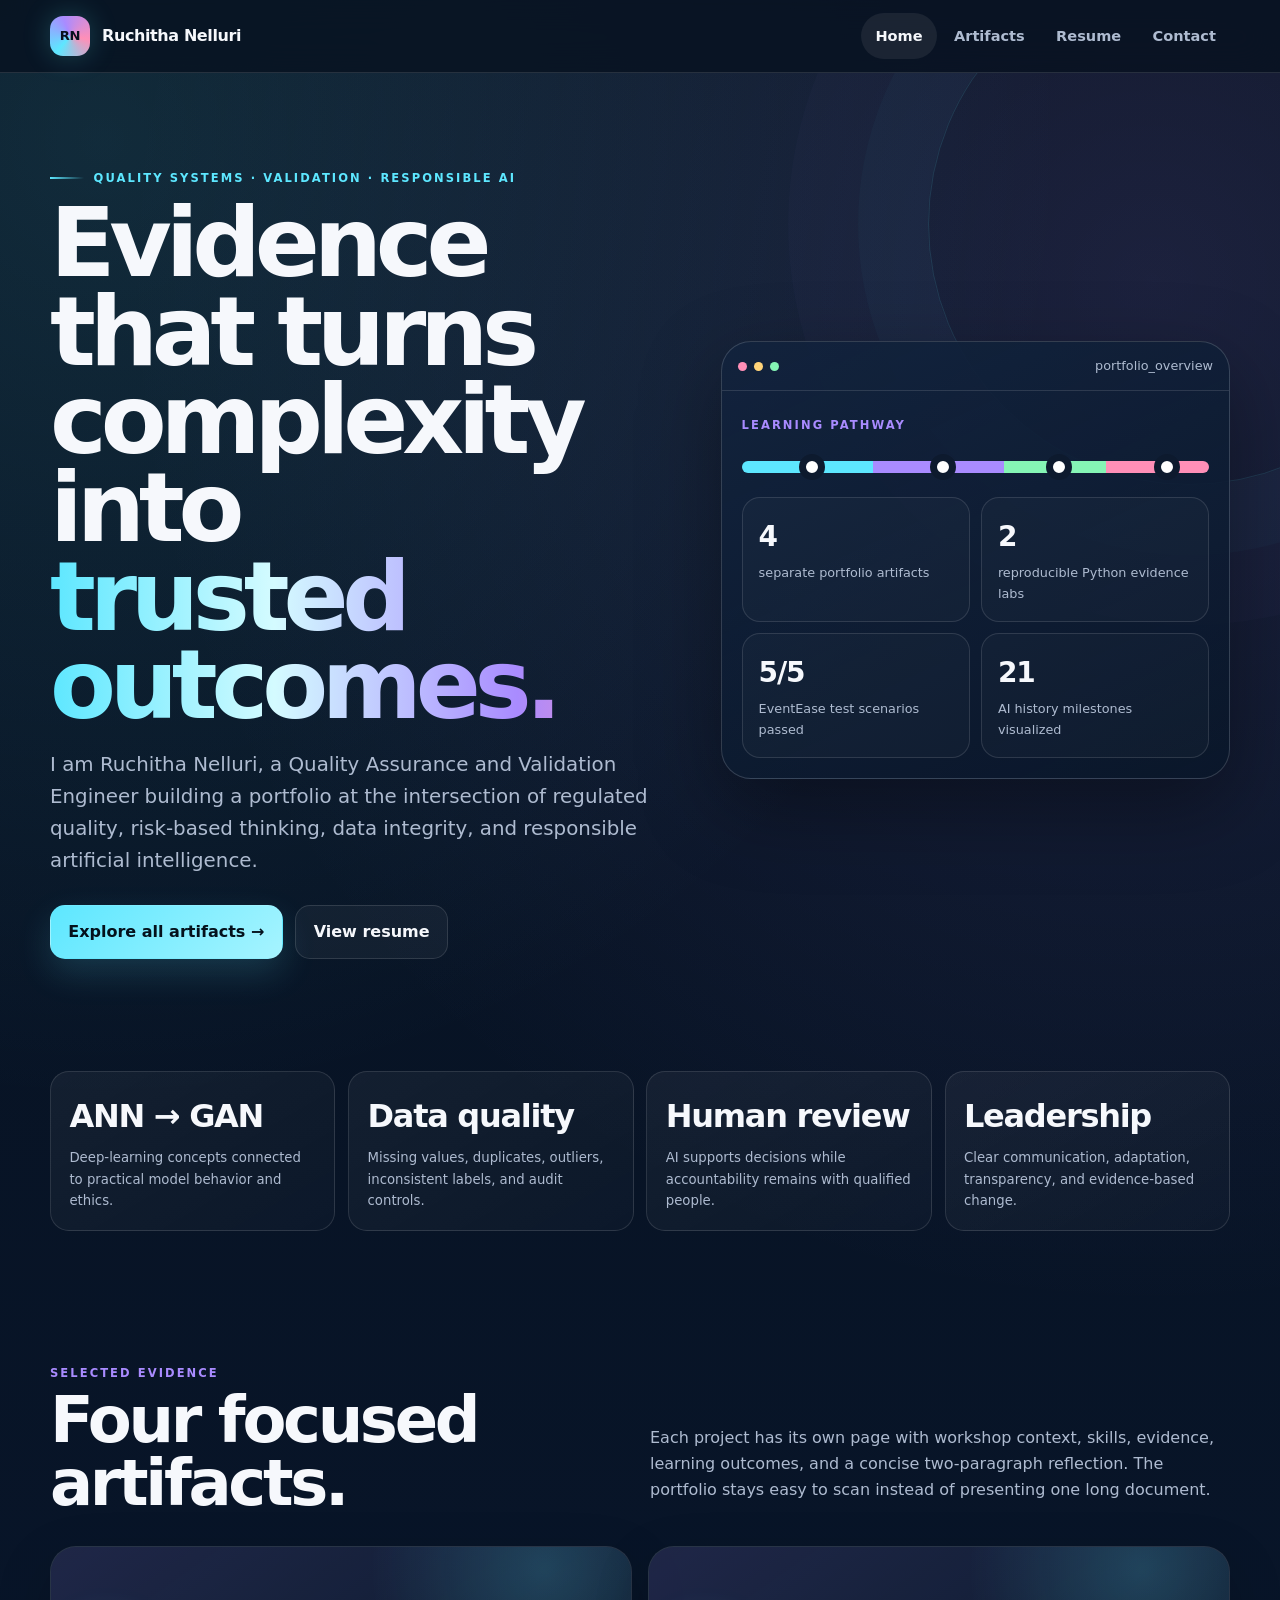
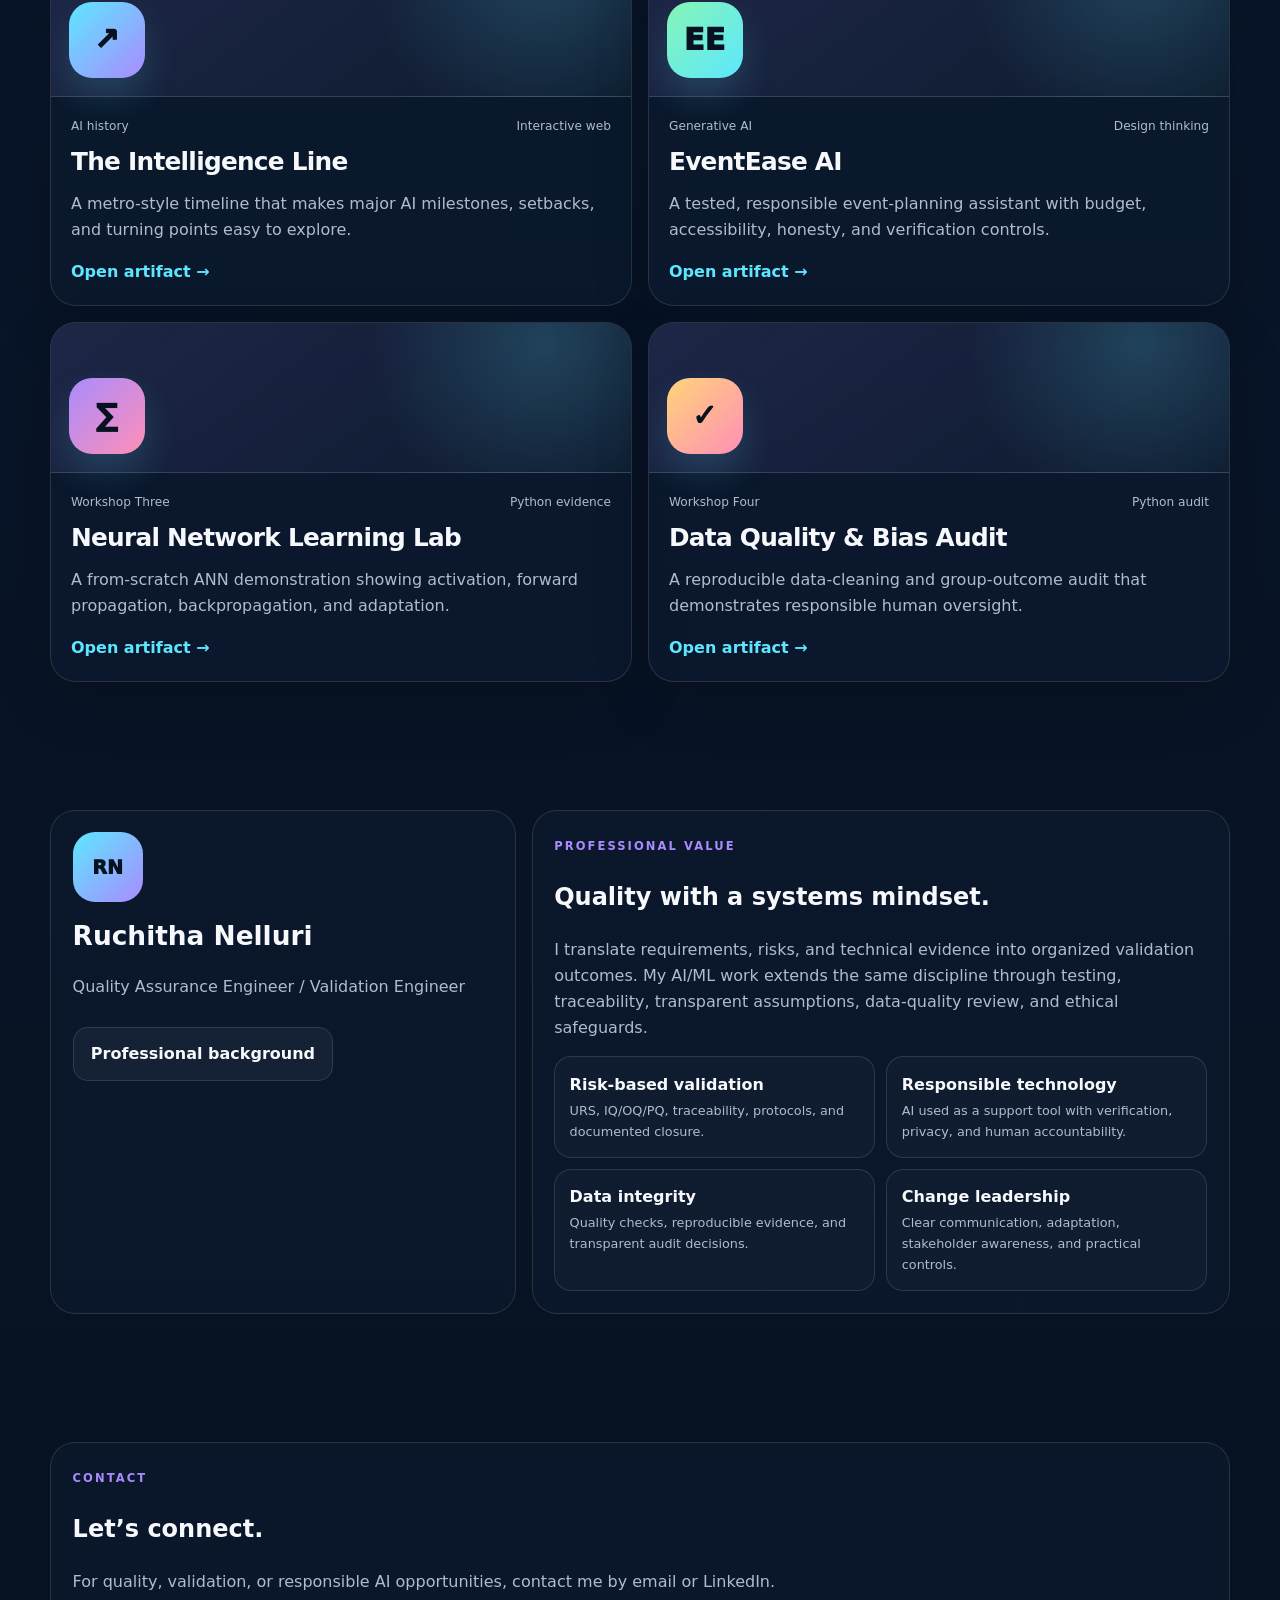
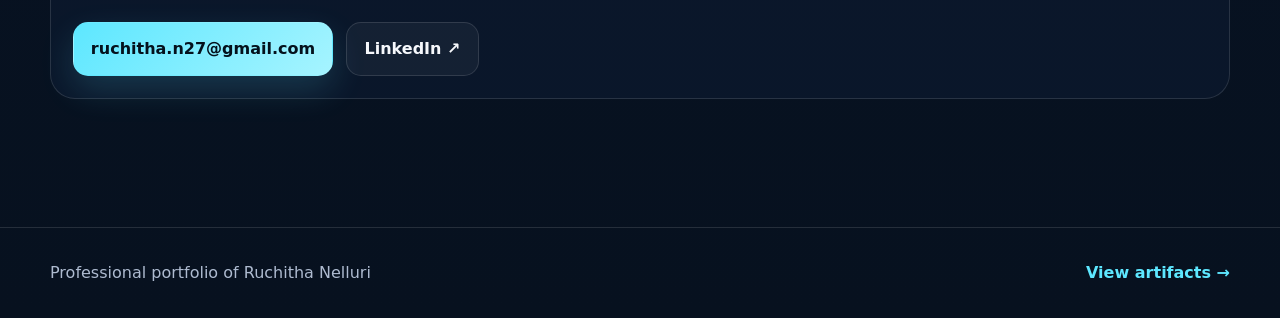
==== commit 7aef8971: "Add files via upload" ====
--- a/index.html
+++ b/index.html
@@ -3,8 +3,8 @@
 <head>
   <meta charset="utf-8">
   <meta name="viewport" content="width=device-width,initial-scale=1">
-  <meta name="description" content="Professional portfolio of Ruchitha Nelluri, Quality Assurance and Validation Engineer, featuring an interactive AI timeline and EventEase AI Lab.">
-  <title>Ruchitha Nelluri | Quality & Validation Portfolio</title>
+  <meta name="description" content="Professional quality, validation, and applied AI portfolio of Ruchitha Nelluri.">
+  <title>Ruchitha Nelluri | Quality, Validation & Applied AI</title>
   <link rel="stylesheet" href="assets/styles.css">
 </head>
 <body>
@@ -13,80 +13,90 @@
   <nav class="navbar container" aria-label="Primary navigation">
     <a class="brand" href="index.html"><span class="brand-mark">RN</span><span>Ruchitha Nelluri</span></a>
     <div class="nav-links">
-      <a aria-current="page" href="index.html">Home</a><a href="#about">About</a><a href="#skills">Skills</a><a href="#experience">Experience</a><a href="artifacts.html">Artifacts</a><a href="resume.html">Resume</a><a href="#contact">Contact</a>
+      <a aria-current="page" href="index.html">Home</a>
+      <a href="artifacts.html">Artifacts</a>
+      <a href="resume.html">Resume</a>
+      <a href="#contact">Contact</a>
     </div>
-    <div class="nav-actions"><button class="icon-button menu-toggle" aria-expanded="false" aria-label="Open navigation">☰</button></div>
+    <button class="menu-toggle" aria-expanded="false" aria-label="Open navigation">☰</button>
   </nav>
 </header>
 <main id="main">
   <section class="hero">
-    <canvas id="signal-canvas" aria-hidden="true"></canvas>
     <div class="container hero-grid">
       <div>
         <span class="eyebrow">Quality systems · validation · responsible AI</span>
-        <h1>Turning complex requirements into <span>trusted outcomes.</span></h1>
-        <p class="hero-copy">I am Ruchitha Nelluri, a Quality Assurance Engineer and Validation Engineer with experience across pharmaceutical, life-sciences, medical-device, and diagnostics environments. My work connects risk-based validation, regulatory documentation, process control, and cross-functional execution.</p>
-        <div class="cta-row"><a class="button primary" href="artifacts.html">Explore Artifact 1 →</a><a class="button secondary" href="resume.html">View Resume</a></div>
+        <h1>Evidence that turns complexity into <span>trusted outcomes.</span></h1>
+        <p class="hero-copy">I am Ruchitha Nelluri, a Quality Assurance and Validation Engineer building a portfolio at the intersection of regulated quality, risk-based thinking, data integrity, and responsible artificial intelligence.</p>
+        <div class="cta-row">
+          <a class="button primary" href="artifacts.html">Explore all artifacts →</a>
+          <a class="button secondary" href="resume.html">View resume</a>
+        </div>
       </div>
-      <aside class="signal-card" aria-label="Professional signal visualization">
-        <div class="radar"><div class="sweep"></div><div class="core">QA</div><i class="blip one"></i><i class="blip two"></i><i class="blip three"></i></div>
-        <div class="signal-meta"><div><strong>5+</strong><span>Years in validation</span></div><div><strong>GxP</strong><span>Regulated systems</span></div><div><strong>AI</strong><span>Applied learning</span></div></div>
+      <aside class="hero-console" aria-label="Portfolio overview">
+        <div class="console-bar"><span class="console-dot"></span><span class="console-dot"></span><span class="console-dot"></span><span class="console-title">portfolio_overview</span></div>
+        <div class="console-body">
+          <span class="kicker">Learning pathway</span>
+          <div class="signal-line"><i></i><i></i><i></i><i></i></div>
+          <div class="console-grid">
+            <div class="console-tile"><strong>4</strong><span>separate portfolio artifacts</span></div>
+            <div class="console-tile"><strong>2</strong><span>reproducible Python evidence labs</span></div>
+            <div class="console-tile"><strong>5/5</strong><span>EventEase test scenarios passed</span></div>
+            <div class="console-tile"><strong>21</strong><span>AI history milestones visualized</span></div>
+          </div>
+        </div>
       </aside>
     </div>
   </section>
 
   <section class="section tight">
     <div class="container metric-grid reveal">
-      <article class="metric"><strong data-count="5" data-suffix="+">0</strong><span>Years across pharmaceutical, medical-device, and diagnostics quality environments</span></article>
-      <article class="metric"><strong data-count="3" data-suffix="">0</strong><span>Core validation phases: IQ, OQ, and PQ</span></article>
-      <article class="metric"><strong data-count="5" data-suffix="/5">0</strong><span>EventEase AI evaluation scenarios successfully completed</span></article>
-      <article class="metric"><strong data-count="21" data-suffix="">0</strong><span>Historical milestones in the interactive AI timeline</span></article>
+      <article class="metric"><strong>ANN → GAN</strong><span>Deep-learning concepts connected to practical model behavior and ethics.</span></article>
+      <article class="metric"><strong>Data quality</strong><span>Missing values, duplicates, outliers, inconsistent labels, and audit controls.</span></article>
+      <article class="metric"><strong>Human review</strong><span>AI supports decisions while accountability remains with qualified people.</span></article>
+      <article class="metric"><strong>Leadership</strong><span>Clear communication, adaptation, transparency, and evidence-based change.</span></article>
     </div>
   </section>
 
-  <section class="section" id="about">
+  <section class="section" id="work">
     <div class="container">
-      <div class="section-head reveal"><div><span class="kicker">Professional profile</span><h2>Quality with a systems mindset.</h2></div><p>I combine documentation discipline, technical validation, risk awareness, and clear communication to support dependable processes and compliant outcomes.</p></div>
-      <div class="about-grid reveal">
-        <aside class="profile-panel"><div class="profile-orb">RN</div><h3>Ruchitha Nelluri</h3><p>Quality Assurance Engineer / Validation Engineer</p><div class="contact-list"><a href="mailto:ruchitha.n27@gmail.com">ruchitha.n27@gmail.com</a><a href="tel:+14698248246">+1 (469) 824-8246</a><a href="https://www.linkedin.com/in/ruchithanelluri" target="_blank" rel="noopener">LinkedIn profile ↗</a></div></aside>
-        <article class="content-panel"><h3>Personal value proposition</h3><p>I bring a structured, evidence-based approach to quality and validation work. My background includes process and sterilization validation, equipment qualification, risk assessment, deviation and CAPA support, traceability, and regulated documentation. I am especially effective when a project requires coordination among Quality, Engineering, Operations, and technical stakeholders.</p><p>My current work at Beckman Coulter Diagnostics strengthens this focus within a regulated diagnostics environment, where reliable systems, documented evidence, and patient-centered quality expectations are essential.</p><div class="value-grid"><div class="value-card"><b>Risk-based thinking</b><p>Translate quality risks into practical controls, tests, and traceable evidence.</p></div><div class="value-card"><b>Documentation discipline</b><p>Develop and review URS, assessments, specifications, protocols, reports, matrices, and SOPs.</p></div><div class="value-card"><b>Cross-functional execution</b><p>Work across quality, engineering, operations, and technical teams to move validation forward.</p></div><div class="value-card"><b>Responsible technology use</b><p>Apply AI as a planning and learning aid while preserving verification, privacy, and human accountability.</p></div></div></article>
+      <div class="section-head reveal">
+        <div><span class="kicker">Selected evidence</span><h2>Four focused artifacts.</h2></div>
+        <p>Each project has its own page with workshop context, skills, evidence, learning outcomes, and a concise two-paragraph reflection. The portfolio stays easy to scan instead of presenting one long document.</p>
+      </div>
+      <div class="artifact-grid">
+        <article class="artifact-card reveal">
+          <div class="artifact-art"><div class="artifact-symbol">↗</div></div>
+          <div class="artifact-body"><div class="artifact-meta"><span>AI history</span><span>Interactive web</span></div><h3>The Intelligence Line</h3><p>A metro-style timeline that makes major AI milestones, setbacks, and turning points easy to explore.</p><a class="artifact-link" href="ai-timeline.html">Open artifact →</a></div>
+        </article>
+        <article class="artifact-card reveal">
+          <div class="artifact-art"><div class="artifact-symbol">EE</div></div>
+          <div class="artifact-body"><div class="artifact-meta"><span>Generative AI</span><span>Design thinking</span></div><h3>EventEase AI</h3><p>A tested, responsible event-planning assistant with budget, accessibility, honesty, and verification controls.</p><a class="artifact-link" href="eventease-ai.html">Open artifact →</a></div>
+        </article>
+        <article class="artifact-card reveal">
+          <div class="artifact-art"><div class="artifact-symbol">∑</div></div>
+          <div class="artifact-body"><div class="artifact-meta"><span>Workshop Three</span><span>Python evidence</span></div><h3>Neural Network Learning Lab</h3><p>A from-scratch ANN demonstration showing activation, forward propagation, backpropagation, and adaptation.</p><a class="artifact-link" href="neural-network-lab.html">Open artifact →</a></div>
+        </article>
+        <article class="artifact-card reveal">
+          <div class="artifact-art"><div class="artifact-symbol">✓</div></div>
+          <div class="artifact-body"><div class="artifact-meta"><span>Workshop Four</span><span>Python audit</span></div><h3>Data Quality & Bias Audit</h3><p>A reproducible data-cleaning and group-outcome audit that demonstrates responsible human oversight.</p><a class="artifact-link" href="data-quality-bias-audit.html">Open artifact →</a></div>
+        </article>
       </div>
     </div>
   </section>
 
-  <section class="section" id="skills">
-    <div class="container">
-      <div class="section-head reveal"><div><span class="kicker">Capability map</span><h2>Technical strengths.</h2></div><p>A portfolio-ready view of the knowledge areas reflected in my professional background and Workshop 1 projects.</p></div>
-      <div class="skill-board">
-        <article class="skill-card reveal"><div class="icon">✓</div><h3>Validation Lifecycle</h3><p>Qualification and validation planning from user requirements through execution, traceability, reporting, and controlled closure.</p><div class="tags"><span class="tag">URS</span><span class="tag">IQ/OQ/PQ</span><span class="tag">FAT/SAT</span><span class="tag">VMP</span></div></article>
-        <article class="skill-card reveal"><div class="icon">⚗</div><h3>Sterilization & Process Control</h3><p>Experience with iHP/VHP mist systems, autoclaves, environmental monitoring, process validation, and sterilization performance.</p><div class="tags"><span class="tag">iHP/VHP</span><span class="tag">SIP</span><span class="tag">Autoclaves</span><span class="tag">EIs</span></div></article>
-        <article class="skill-card reveal"><div class="icon">§</div><h3>Regulatory Compliance</h3><p>Working knowledge of regulated quality frameworks used in pharmaceutical, life-sciences, medical-device, and diagnostics settings.</p><div class="tags"><span class="tag">GMP</span><span class="tag">ISO 13485</span><span class="tag">21 CFR Part 11</span><span class="tag">ISO 14971</span></div></article>
-        <article class="skill-card reveal"><div class="icon">◇</div><h3>Risk & Quality Systems</h3><p>Support for risk assessments, deviation investigations, CAPA, FMEA, traceability, document control, and audit readiness.</p><div class="tags"><span class="tag">CAPA</span><span class="tag">FMEA</span><span class="tag">RA</span><span class="tag">Traceability</span></div></article>
-        <article class="skill-card reveal"><div class="icon">⌁</div><h3>Data & Tools</h3><p>Validation data analysis, statistical trending, process monitoring, electronic documentation, and productivity tools.</p><div class="tags"><span class="tag">Kneat</span><span class="tag">EDMS</span><span class="tag">QTS</span><span class="tag">Microsoft 365</span></div></article>
-        <article class="skill-card reveal"><div class="icon">AI</div><h3>Applied AI Learning</h3><p>Interactive web visualization, custom GPT design, design thinking, prompt testing, ethical boundaries, and evidence-based evaluation.</p><div class="tags"><span class="tag">HTML/CSS/JS</span><span class="tag">Custom GPT</span><span class="tag">Testing</span><span class="tag">Responsible AI</span></div></article>
-      </div>
+  <section class="section tight">
+    <div class="container profile-strip reveal">
+      <aside class="profile-card"><div class="profile-mark">RN</div><h3>Ruchitha Nelluri</h3><p>Quality Assurance Engineer / Validation Engineer</p><div class="cta-row"><a class="button secondary" href="resume.html">Professional background</a></div></aside>
+      <article class="value-panel"><span class="kicker">Professional value</span><h2>Quality with a systems mindset.</h2><p>I translate requirements, risks, and technical evidence into organized validation outcomes. My AI/ML work extends the same discipline through testing, traceability, transparent assumptions, data-quality review, and ethical safeguards.</p><div class="value-list"><div class="value-item"><strong>Risk-based validation</strong><span>URS, IQ/OQ/PQ, traceability, protocols, and documented closure.</span></div><div class="value-item"><strong>Responsible technology</strong><span>AI used as a support tool with verification, privacy, and human accountability.</span></div><div class="value-item"><strong>Data integrity</strong><span>Quality checks, reproducible evidence, and transparent audit decisions.</span></div><div class="value-item"><strong>Change leadership</strong><span>Clear communication, adaptation, stakeholder awareness, and practical controls.</span></div></div></article>
     </div>
   </section>
 
-  <section class="section" id="experience">
-    <div class="container">
-      <div class="section-head reveal"><div><span class="kicker">Career path</span><h2>Professional experience.</h2></div><p>The portfolio presents the current role first and preserves a clear progression through validation-focused environments.</p></div>
-      <div class="experience">
-        <article class="role reveal"><div class="role-head"><div><h3>Quality Assurance Engineer / Validation Engineer</h3><div class="company">Beckman Coulter Diagnostics</div></div><time>June 2026 – Present</time></div><p>Current role supporting quality assurance and validation activities within a regulated diagnostics environment, with an emphasis on documented evidence, risk-based practices, and cross-functional quality execution.</p></article>
-        <article class="role reveal"><div class="role-head"><div><h3>Validation Engineer III</h3><div class="company">Cardinal Health · Fort Worth, Texas</div></div><time>July 2022 – June 2026</time></div><ul><li>Led validation and qualification of sterilization and temperature-controlled systems, including autoclaves, freezers, and mist-based chambers.</li><li>Developed and executed IQ/OQ/PQ protocols and supported iHP/VHP system commissioning.</li><li>Performed risk assessments, deviation investigations, technical documentation, statistical trending, and cross-functional technology-transfer support.</li></ul></article>
-        <article class="role reveal"><div class="role-head"><div><h3>Validation Engineer</h3><div class="company">Hetero Labs Limited · India</div></div><time>April 2020 – December 2021</time></div><ul><li>Executed IQ/OQ/PQ for GxP-regulated computerized and process systems.</li><li>Supported hydrogen-peroxide sanitization, process qualification, cleaning validation, and manufacturing systems.</li><li>Developed VMPs, risk assessments, traceability matrices, CAPA documentation, and audit-support records.</li></ul></article>
-      </div>
-    </div>
-  </section>
-
-  <section class="section">
-    <div class="container artifact-feature reveal">
-      <div><span class="kicker">Workshop 1 showcase</span><h3>One artifact. Two connected demonstrations.</h3><p>Artifact 1 is organized into two clearly separated components: an interactive AI-history visualization and an applied AI Lab project. Each component includes its own purpose, audience, process, evidence, and reflection.</p><div class="cta-row"><a class="button primary" href="artifact-1.html">Open Artifact 1 →</a><a class="button secondary" href="artifacts.html">View artifact catalog</a></div></div>
-      <div class="artifact-stack"><div class="artifact-mini"><span class="num">1A</span><div><b>The Intelligence Line</b><span>Interactive metro-style AI milestone timeline</span></div></div><div class="artifact-mini"><span class="num">1B</span><div><b>EventEase AI</b><span>Custom GPT for inclusive, realistic student event planning</span></div></div></div>
-    </div>
+  <section class="section" id="contact">
+    <div class="container contact-panel reveal"><span class="kicker">Contact</span><h2>Let’s connect.</h2><p>For quality, validation, or responsible AI opportunities, contact me by email or LinkedIn.</p><div class="cta-row"><a class="button primary" href="mailto:ruchitha.n27@gmail.com">ruchitha.n27@gmail.com</a><a class="button secondary" href="https://www.linkedin.com/in/ruchithanelluri" target="_blank" rel="noopener">LinkedIn ↗</a></div></div>
   </section>
 </main>
-<footer class="footer" id="contact"><div class="container footer-grid"><div><strong>Ruchitha Nelluri</strong><br>Quality Assurance Engineer / Validation Engineer</div><div><a href="mailto:ruchitha.n27@gmail.com">Email</a> · <a href="https://www.linkedin.com/in/ruchithanelluri" target="_blank" rel="noopener">LinkedIn</a></div></div></footer>
+<footer class="footer"><div class="container footer-grid"><span>Professional portfolio of Ruchitha Nelluri</span><a href="artifacts.html">View artifacts →</a></div></footer>
 <script src="assets/app.js"></script>
 </body>
 </html>
--- a/assets/styles.css
+++ b/assets/styles.css
@@ -1,73 +1,76 @@
 :root{
-  --bg:#07101f;
-  --panel:#0d1a30;
-  --panel-2:#101f39;
-  --ink:#f4f7ff;
-  --muted:#9fb0ca;
+  --bg:#07111f;
+  --surface:#0d1a2e;
+  --surface-2:#12233d;
+  --surface-3:#172b49;
+  --text:#f6f8fc;
+  --muted:#aebbd0;
   --line:rgba(255,255,255,.12);
-  --cyan:#4de8ff;
-  --violet:#9f7cff;
-  --lime:#a8ff78;
-  --rose:#ff6da8;
-  --amber:#ffd166;
-  --shadow:0 24px 70px rgba(0,0,0,.35);
+  --cyan:#5de7ff;
+  --violet:#a98bff;
+  --green:#85f5b5;
+  --amber:#ffd479;
+  --rose:#ff8fb7;
+  --shadow:0 28px 80px rgba(0,0,0,.34);
   --radius:24px;
   --max:1180px;
 }
 *{box-sizing:border-box}
 html{scroll-behavior:smooth}
 body{margin:0;background:
-  radial-gradient(circle at 12% 8%,rgba(77,232,255,.11),transparent 26%),
-  radial-gradient(circle at 85% 12%,rgba(159,124,255,.13),transparent 28%),
-  linear-gradient(180deg,#07101f 0%,#081426 50%,#07101f 100%);
-  color:var(--ink);font-family:Inter,ui-sans-serif,system-ui,-apple-system,BlinkMacSystemFont,"Segoe UI",sans-serif;line-height:1.65;overflow-x:hidden}
-a{color:inherit}
-button,input{font:inherit}
-img{max-width:100%}
-::selection{background:var(--cyan);color:#06101b}
-.skip-link{position:fixed;left:1rem;top:-4rem;z-index:100;background:#fff;color:#000;padding:.7rem 1rem;border-radius:999px}.skip-link:focus{top:1rem}
+  radial-gradient(circle at 8% 4%,rgba(93,231,255,.12),transparent 27%),
+  radial-gradient(circle at 90% 8%,rgba(169,139,255,.13),transparent 30%),
+  linear-gradient(180deg,#07111f 0%,#081529 48%,#07111f 100%);
+  color:var(--text);font-family:Inter,ui-sans-serif,system-ui,-apple-system,BlinkMacSystemFont,"Segoe UI",sans-serif;line-height:1.62;overflow-x:hidden}
+a{color:inherit}button{font:inherit}img{max-width:100%;display:block}
+::selection{background:var(--cyan);color:#04101b}
 .container{width:min(var(--max),calc(100% - 2rem));margin-inline:auto}
-.site-header{position:sticky;top:0;z-index:40;background:rgba(7,16,31,.78);backdrop-filter:blur(18px);border-bottom:1px solid var(--line)}
-.navbar{height:76px;display:flex;align-items:center;justify-content:space-between;gap:1rem}
-.brand{display:flex;align-items:center;gap:.8rem;text-decoration:none;font-weight:900;letter-spacing:-.03em}
-.brand-mark{width:42px;height:42px;border-radius:13px;background:conic-gradient(from 210deg,var(--cyan),var(--violet),var(--rose),var(--cyan));display:grid;place-items:center;color:#07101f;font-size:.9rem;box-shadow:0 0 30px rgba(77,232,255,.2)}
-.nav-links{display:flex;align-items:center;gap:.3rem}.nav-links a{padding:.72rem .9rem;border-radius:999px;text-decoration:none;color:var(--muted);font-weight:700;font-size:.93rem}.nav-links a:hover,.nav-links a[aria-current="page"]{color:var(--ink);background:rgba(255,255,255,.07)}
-.nav-actions{display:flex;align-items:center;gap:.55rem}.icon-button{width:42px;height:42px;border-radius:14px;border:1px solid var(--line);background:rgba(255,255,255,.04);color:var(--ink);cursor:pointer}.icon-button:hover{border-color:rgba(77,232,255,.5);transform:translateY(-2px)}
-.menu-toggle{display:none}
-.hero{position:relative;min-height:calc(100vh - 76px);display:grid;align-items:center;padding:6rem 0 5rem;overflow:hidden}
-#signal-canvas{position:absolute;inset:0;width:100%;height:100%;pointer-events:none;opacity:.7}
-.hero-grid{position:relative;z-index:1;display:grid;grid-template-columns:1.1fr .9fr;gap:4rem;align-items:center}
-.eyebrow{display:inline-flex;align-items:center;gap:.7rem;text-transform:uppercase;letter-spacing:.18em;font-size:.76rem;font-weight:900;color:var(--cyan)}
-.eyebrow:before{content:"";width:38px;height:2px;background:linear-gradient(90deg,var(--cyan),transparent)}
-.hero h1{font-size:clamp(3.7rem,8vw,7.4rem);line-height:.9;letter-spacing:-.075em;margin:.8rem 0 1.4rem;max-width:850px}
-.hero h1 span{display:block;background:linear-gradient(90deg,var(--cyan),#a7f6ff 35%,var(--violet) 74%,var(--rose));-webkit-background-clip:text;background-clip:text;color:transparent}
-.hero-copy{font-size:clamp(1.05rem,2vw,1.3rem);color:var(--muted);max-width:730px}
-.cta-row{display:flex;flex-wrap:wrap;gap:.9rem;margin-top:2rem}.button{display:inline-flex;align-items:center;justify-content:center;gap:.55rem;padding:.9rem 1.2rem;border-radius:16px;text-decoration:none;font-weight:900;border:1px solid var(--line);transition:.25s}.button.primary{background:linear-gradient(135deg,var(--cyan),#7ee9ff);color:#06101b;border-color:transparent;box-shadow:0 14px 35px rgba(77,232,255,.18)}.button.secondary{background:rgba(255,255,255,.045)}.button:hover{transform:translateY(-3px)}
-.signal-card{position:relative;background:linear-gradient(160deg,rgba(16,31,57,.95),rgba(9,20,38,.82));border:1px solid rgba(255,255,255,.14);border-radius:32px;padding:1.4rem;box-shadow:var(--shadow);overflow:hidden}.signal-card:before{content:"";position:absolute;inset:-1px;background:linear-gradient(135deg,rgba(77,232,255,.55),transparent 30%,transparent 68%,rgba(159,124,255,.55));border-radius:inherit;z-index:-1}
-.radar{aspect-ratio:1;border-radius:50%;border:1px solid rgba(77,232,255,.25);display:grid;place-items:center;position:relative;background:repeating-radial-gradient(circle,transparent 0 12%,rgba(77,232,255,.08) 12.5% 13%);overflow:hidden}.radar:before,.radar:after{content:"";position:absolute;background:rgba(77,232,255,.18)}.radar:before{width:1px;height:100%}.radar:after{height:1px;width:100%}.sweep{position:absolute;width:50%;height:50%;left:50%;top:0;transform-origin:0 100%;background:conic-gradient(from 0deg,rgba(77,232,255,.38),transparent 35deg);animation:sweep 5s linear infinite}.core{width:34%;aspect-ratio:1;border-radius:50%;background:radial-gradient(circle at 35% 30%,#fff,var(--cyan) 18%,var(--violet) 52%,#111b35 70%);box-shadow:0 0 60px rgba(77,232,255,.55);display:grid;place-items:center;color:#07101f;font-weight:1000;font-size:clamp(1rem,4vw,2rem);z-index:2}.blip{position:absolute;width:12px;height:12px;border-radius:50%;background:var(--lime);box-shadow:0 0 18px var(--lime);animation:pulse 1.8s infinite}.blip.one{left:22%;top:32%}.blip.two{right:18%;top:55%;animation-delay:.5s}.blip.three{left:43%;bottom:15%;animation-delay:1s}
-@keyframes sweep{to{transform:rotate(360deg)}}@keyframes pulse{50%{transform:scale(1.7);opacity:.4}}
-.signal-meta{display:grid;grid-template-columns:repeat(3,1fr);gap:.7rem;margin-top:1rem}.signal-meta div{border:1px solid var(--line);border-radius:16px;padding:.8rem;background:rgba(255,255,255,.03)}.signal-meta strong{display:block;font-size:1.25rem}.signal-meta span{font-size:.75rem;color:var(--muted)}
-.section{padding:6rem 0}.section.tight{padding:3.5rem 0}.section-head{display:flex;justify-content:space-between;align-items:end;gap:2rem;margin-bottom:2rem}.section-head h2{font-size:clamp(2.4rem,5vw,4.5rem);line-height:.95;letter-spacing:-.06em;margin:.35rem 0}.section-head p{max-width:620px;color:var(--muted)}
-.kicker{font-size:.76rem;font-weight:900;text-transform:uppercase;letter-spacing:.2em;color:var(--violet)}
-.metric-grid{display:grid;grid-template-columns:repeat(4,1fr);gap:1rem}.metric{border:1px solid var(--line);border-radius:20px;padding:1.35rem;background:linear-gradient(150deg,rgba(255,255,255,.055),rgba(255,255,255,.018));min-height:150px}.metric strong{font-size:2.2rem;letter-spacing:-.05em}.metric span{display:block;color:var(--muted);margin-top:.3rem}
-.about-grid{display:grid;grid-template-columns:.75fr 1.25fr;gap:1.2rem}.profile-panel,.content-panel{border:1px solid var(--line);border-radius:var(--radius);background:rgba(13,26,48,.73);box-shadow:var(--shadow)}.profile-panel{padding:1.4rem;position:sticky;top:100px;height:max-content}.profile-orb{aspect-ratio:1;border-radius:24px;background:linear-gradient(145deg,var(--cyan),var(--violet) 50%,var(--rose));display:grid;place-items:center;color:#06101b;font-size:clamp(4rem,12vw,8rem);font-weight:1000;letter-spacing:-.12em;position:relative;overflow:hidden}.profile-orb:after{content:"";position:absolute;inset:10%;border:1px solid rgba(6,16,27,.25);border-radius:50%;box-shadow:0 0 0 24px rgba(255,255,255,.09),0 0 0 48px rgba(255,255,255,.05)}
-.profile-panel h3{font-size:1.6rem;margin:1.2rem 0 .2rem}.profile-panel p{color:var(--muted);margin:.25rem 0}.contact-list{display:grid;gap:.55rem;margin-top:1.2rem}.contact-list a{color:var(--muted);text-decoration:none;word-break:break-word}.contact-list a:hover{color:var(--cyan)}
-.content-panel{padding:clamp(1.4rem,3vw,2.4rem)}.content-panel h3{font-size:1.7rem;margin-top:0}.content-panel p{color:#c6d1e3}.value-grid{display:grid;grid-template-columns:1fr 1fr;gap:1rem;margin-top:1.5rem}.value-card{border:1px solid var(--line);border-radius:18px;padding:1.1rem;background:rgba(255,255,255,.025)}.value-card b{color:var(--cyan);display:block;margin-bottom:.35rem}.value-card p{margin:0;color:var(--muted)}
-.skill-board{display:grid;grid-template-columns:repeat(3,1fr);gap:1rem}.skill-card{position:relative;border:1px solid var(--line);border-radius:22px;padding:1.35rem;background:rgba(13,26,48,.72);overflow:hidden;transition:.3s}.skill-card:after{content:"";position:absolute;width:140px;height:140px;border-radius:50%;right:-70px;bottom:-80px;background:radial-gradient(circle,rgba(77,232,255,.18),transparent 70%)}.skill-card:hover{transform:translateY(-7px);border-color:rgba(77,232,255,.4)}.skill-card .icon{width:48px;height:48px;border-radius:15px;display:grid;place-items:center;background:rgba(77,232,255,.1);color:var(--cyan);font-size:1.3rem}.skill-card h3{margin:.9rem 0 .4rem}.skill-card p{color:var(--muted);margin:0}.tags{display:flex;flex-wrap:wrap;gap:.45rem;margin-top:1rem}.tag{padding:.35rem .6rem;border:1px solid var(--line);border-radius:999px;font-size:.78rem;color:#c9d4e8;background:rgba(255,255,255,.025)}
-.experience{position:relative;display:grid;gap:1.2rem}.experience:before{content:"";position:absolute;left:20px;top:20px;bottom:20px;width:2px;background:linear-gradient(var(--cyan),var(--violet),var(--rose))}.role{position:relative;margin-left:58px;border:1px solid var(--line);border-radius:22px;padding:1.35rem;background:rgba(13,26,48,.72)}.role:before{content:"";position:absolute;width:18px;height:18px;border-radius:50%;left:-48px;top:28px;background:var(--bg);border:5px solid var(--cyan);box-shadow:0 0 18px rgba(77,232,255,.45)}.role:nth-child(2):before{border-color:var(--violet)}.role:nth-child(3):before{border-color:var(--rose)}.role-head{display:flex;align-items:start;justify-content:space-between;gap:1rem}.role h3{margin:0;font-size:1.35rem}.role .company{color:var(--cyan);font-weight:800}.role time{color:var(--muted);font-size:.9rem;white-space:nowrap}.role p,.role li{color:var(--muted)}.role ul{margin-bottom:0;padding-left:1.2rem}
-.artifact-feature{display:grid;grid-template-columns:1.1fr .9fr;gap:1.2rem;border:1px solid var(--line);border-radius:32px;padding:clamp(1.2rem,3vw,2.2rem);background:linear-gradient(140deg,rgba(77,232,255,.08),rgba(159,124,255,.08) 48%,rgba(255,109,168,.06));box-shadow:var(--shadow)}.artifact-feature h3{font-size:clamp(2rem,4vw,3.6rem);line-height:1;letter-spacing:-.05em;margin:.4rem 0 1rem}.artifact-feature p{color:var(--muted)}.artifact-stack{display:grid;gap:.8rem}.artifact-mini{border:1px solid var(--line);border-radius:20px;padding:1rem;background:rgba(7,16,31,.55);display:grid;grid-template-columns:52px 1fr;gap:.8rem;align-items:center}.artifact-mini .num{width:52px;height:52px;border-radius:16px;display:grid;place-items:center;background:linear-gradient(135deg,var(--cyan),var(--violet));color:#06101b;font-weight:1000}.artifact-mini b{display:block}.artifact-mini span{font-size:.88rem;color:var(--muted)}
-.page-hero{padding:5rem 0 3rem}.page-hero h1{font-size:clamp(3.2rem,8vw,6.5rem);line-height:.9;letter-spacing:-.07em;margin:.8rem 0 1rem}.page-hero p{font-size:1.15rem;color:var(--muted);max-width:780px}.breadcrumb{font-size:.85rem;color:var(--muted)}.breadcrumb a{text-decoration:none;color:var(--cyan)}
-.artifact-catalog{display:grid;grid-template-columns:repeat(2,1fr);gap:1.2rem}.catalog-card{border:1px solid var(--line);border-radius:26px;overflow:hidden;background:rgba(13,26,48,.76);transition:.3s}.catalog-card:hover{transform:translateY(-7px);border-color:rgba(77,232,255,.42)}.catalog-visual{min-height:260px;position:relative;display:grid;place-items:center;background:radial-gradient(circle at center,rgba(77,232,255,.18),transparent 58%),linear-gradient(135deg,#0b1e38,#17183c)}.route-visual{width:78%;height:14px;border-radius:99px;background:linear-gradient(90deg,var(--cyan),var(--rose),var(--lime));position:relative}.route-visual i{position:absolute;width:38px;height:38px;border-radius:50%;background:#081426;border:9px solid var(--cyan);top:50%;transform:translate(-50%,-50%)}.route-visual i:nth-child(1){left:10%}.route-visual i:nth-child(2){left:42%;border-color:var(--rose)}.route-visual i:nth-child(3){left:72%;border-color:var(--lime)}.route-visual i:nth-child(4){left:96%;border-color:var(--amber)}.event-visual{width:220px;height:160px;border:1px solid var(--line);border-radius:22px;padding:1rem;background:rgba(255,255,255,.06);transform:rotate(-4deg);box-shadow:18px 18px 0 rgba(159,124,255,.2)}.event-visual span{display:block;height:12px;border-radius:99px;background:rgba(255,255,255,.12);margin:.65rem 0}.event-visual span:nth-child(2){width:72%;background:var(--cyan)}.event-visual span:nth-child(3){width:46%;background:var(--violet)}.event-visual span:nth-child(4){width:84%;background:var(--rose)}.catalog-body{padding:1.4rem}.catalog-body h2{margin:.2rem 0 .6rem;font-size:1.6rem}.catalog-body p{color:var(--muted)}
-.tab-shell{border:1px solid var(--line);border-radius:28px;background:rgba(13,26,48,.72);overflow:hidden}.tabs{display:flex;gap:.5rem;padding:.8rem;border-bottom:1px solid var(--line);background:rgba(255,255,255,.025);overflow:auto}.tab-button{border:1px solid transparent;background:transparent;color:var(--muted);padding:.75rem 1rem;border-radius:14px;font-weight:900;cursor:pointer;white-space:nowrap}.tab-button.active{background:rgba(77,232,255,.1);border-color:rgba(77,232,255,.3);color:var(--ink)}.tab-panel{display:none;padding:clamp(1rem,3vw,2rem)}.tab-panel.active{display:block}
-.project-summary{display:grid;grid-template-columns:1fr 1fr;gap:1rem}.summary-card{border:1px solid var(--line);border-radius:20px;padding:1.2rem;background:rgba(255,255,255,.025)}.summary-card h3{margin-top:0}.summary-card p{color:var(--muted)}
-.iframe-wrap{margin-top:1.2rem;border:1px solid var(--line);border-radius:22px;overflow:hidden;background:#fff}.iframe-wrap iframe{display:block;width:100%;height:760px;border:0}.frame-note{display:flex;justify-content:space-between;align-items:center;gap:1rem;padding:.8rem 1rem;background:#0b172b;color:var(--muted);font-size:.9rem}
-.process-grid{display:grid;grid-template-columns:repeat(5,1fr);gap:.7rem;margin:1.2rem 0}.process-step{border:1px solid var(--line);border-radius:18px;padding:1rem;background:rgba(255,255,255,.025);text-align:center;cursor:pointer;transition:.25s}.process-step:hover,.process-step.active{transform:translateY(-4px);background:rgba(159,124,255,.1);border-color:rgba(159,124,255,.45)}.process-step b{display:block;color:var(--violet)}.process-detail{border-left:4px solid var(--violet);padding:1rem 1.2rem;background:rgba(159,124,255,.07);border-radius:0 16px 16px 0;color:#cfd7e8}
-.test-grid{display:grid;grid-template-columns:repeat(5,1fr);gap:.7rem;margin-top:1rem}.test-chip{border:1px solid var(--line);border-radius:18px;padding:1rem;text-align:center;background:rgba(255,255,255,.025)}.test-chip strong{display:block;font-size:1.5rem;color:var(--lime)}.test-chip span{font-size:.8rem;color:var(--muted)}
-.reflection{border:1px solid rgba(255,209,102,.25);border-radius:22px;padding:1.4rem;background:linear-gradient(145deg,rgba(255,209,102,.08),rgba(255,109,168,.035));margin-top:1.2rem}.reflection h3{color:var(--amber);margin-top:0}.reflection p{color:#d7deeb}
-.resume-grid{display:grid;grid-template-columns:300px 1fr;gap:1.2rem}.resume-sidebar,.resume-main{border:1px solid var(--line);border-radius:24px;background:rgba(13,26,48,.72);padding:1.4rem}.resume-sidebar{height:max-content;position:sticky;top:100px}.resume-sidebar h2{font-size:2rem;margin:.2rem 0}.resume-sidebar p,.resume-main p,.resume-main li{color:var(--muted)}.resume-main section+section{border-top:1px solid var(--line);padding-top:1.5rem;margin-top:1.5rem}.resume-main h2{font-size:1.45rem;color:var(--cyan)}.resume-role{margin-bottom:1.4rem}.resume-role h3{margin-bottom:.2rem}.resume-role .meta{color:var(--violet);font-weight:800}
-.footer{border-top:1px solid var(--line);padding:2.5rem 0;color:var(--muted)}.footer-grid{display:flex;justify-content:space-between;gap:1rem;align-items:center}.footer a{text-decoration:none;color:var(--cyan)}
-.reveal{opacity:0;transform:translateY(28px);transition:.7s}.reveal.visible{opacity:1;transform:none}
-@media(max-width:1000px){.hero-grid,.artifact-feature,.about-grid,.resume-grid{grid-template-columns:1fr}.profile-panel,.resume-sidebar{position:relative;top:auto}.metric-grid{grid-template-columns:repeat(2,1fr)}.skill-board{grid-template-columns:repeat(2,1fr)}.project-summary{grid-template-columns:1fr}.process-grid,.test-grid{grid-template-columns:repeat(3,1fr)}}
-@media(max-width:760px){.menu-toggle{display:inline-grid}.nav-links{position:fixed;left:1rem;right:1rem;top:84px;display:none;flex-direction:column;align-items:stretch;padding:.8rem;background:rgba(9,20,38,.98);border:1px solid var(--line);border-radius:20px;box-shadow:var(--shadow)}.nav-links.open{display:flex}.nav-links a{border-radius:12px}.hero{padding-top:4rem}.signal-card{max-width:520px}.section-head{align-items:start;flex-direction:column}.skill-board,.artifact-catalog{grid-template-columns:1fr}.value-grid{grid-template-columns:1fr}.process-grid,.test-grid{grid-template-columns:repeat(2,1fr)}.iframe-wrap iframe{height:620px}.footer-grid{flex-direction:column;align-items:flex-start}.role-head{flex-direction:column}.role time{white-space:normal}}
-@media(max-width:480px){.metric-grid,.process-grid,.test-grid{grid-template-columns:1fr}.hero h1{font-size:3.45rem}.signal-meta{grid-template-columns:1fr}.cta-row .button{width:100%}.iframe-wrap iframe{height:520px}}
-@media(prefers-reduced-motion:reduce){*{animation:none!important;transition:none!important;scroll-behavior:auto!important}.reveal{opacity:1;transform:none}}
+.skip-link{position:fixed;left:1rem;top:-5rem;z-index:100;background:#fff;color:#000;padding:.7rem 1rem;border-radius:999px}.skip-link:focus{top:1rem}
+.site-header{position:sticky;top:0;z-index:50;background:rgba(7,17,31,.78);backdrop-filter:blur(18px);border-bottom:1px solid var(--line)}
+.navbar{height:72px;display:flex;align-items:center;justify-content:space-between;gap:1rem}
+.brand{display:flex;align-items:center;gap:.75rem;text-decoration:none;font-weight:900;letter-spacing:-.025em}
+.brand-mark{width:40px;height:40px;border-radius:13px;display:grid;place-items:center;color:#07111f;font-size:.82rem;background:conic-gradient(from 220deg,var(--cyan),var(--violet),var(--rose),var(--cyan));box-shadow:0 0 28px rgba(93,231,255,.22)}
+.nav-links{display:flex;align-items:center;gap:.2rem}.nav-links a{padding:.68rem .88rem;border-radius:999px;text-decoration:none;color:var(--muted);font-size:.91rem;font-weight:800}.nav-links a:hover,.nav-links a[aria-current="page"]{background:rgba(255,255,255,.07);color:var(--text)}
+.menu-toggle{display:none;width:42px;height:42px;border-radius:13px;border:1px solid var(--line);background:rgba(255,255,255,.04);color:var(--text);cursor:pointer}
+.eyebrow,.kicker{display:inline-flex;align-items:center;gap:.6rem;text-transform:uppercase;letter-spacing:.18em;font-size:.72rem;font-weight:900;color:var(--cyan)}
+.eyebrow:before{content:"";width:34px;height:2px;background:linear-gradient(90deg,var(--cyan),transparent)}
+.kicker{color:var(--violet)}
+.hero{position:relative;min-height:calc(88vh - 72px);display:grid;align-items:center;padding:5.5rem 0 4rem;overflow:hidden}
+.hero:before{content:"";position:absolute;width:520px;height:520px;border:1px solid rgba(93,231,255,.13);border-radius:50%;right:-170px;top:-110px;box-shadow:0 0 0 70px rgba(93,231,255,.025),0 0 0 140px rgba(169,139,255,.018)}
+.hero-grid{position:relative;z-index:1;display:grid;grid-template-columns:1.1fr .9fr;gap:3rem;align-items:center}
+.hero h1,.page-hero h1,.artifact-hero h1{font-size:clamp(3.3rem,7.5vw,7rem);line-height:.92;letter-spacing:-.065em;margin:.75rem 0 1.2rem}
+.hero h1 span{display:block;background:linear-gradient(90deg,var(--cyan),#d4fbff 36%,var(--violet) 75%,var(--rose));-webkit-background-clip:text;background-clip:text;color:transparent}
+.hero-copy{font-size:clamp(1.04rem,2vw,1.24rem);max-width:720px;color:var(--muted)}
+.cta-row{display:flex;flex-wrap:wrap;gap:.8rem;margin-top:1.7rem}.button{display:inline-flex;align-items:center;justify-content:center;gap:.5rem;padding:.83rem 1.08rem;border-radius:15px;border:1px solid var(--line);text-decoration:none;font-weight:900;transition:.22s}.button.primary{background:linear-gradient(135deg,var(--cyan),#a6f4ff);color:#04111c;border-color:transparent;box-shadow:0 14px 34px rgba(93,231,255,.16)}.button.secondary{background:rgba(255,255,255,.045)}.button.ghost{background:transparent}.button:hover{transform:translateY(-2px);border-color:rgba(93,231,255,.42)}
+.hero-console{border:1px solid rgba(255,255,255,.16);border-radius:30px;background:linear-gradient(155deg,rgba(18,35,61,.96),rgba(9,22,41,.84));box-shadow:var(--shadow);overflow:hidden}
+.console-bar{display:flex;align-items:center;gap:.45rem;padding:.85rem 1rem;border-bottom:1px solid var(--line);color:var(--muted);font-size:.8rem}.console-dot{width:9px;height:9px;border-radius:50%;background:var(--rose)}.console-dot:nth-child(2){background:var(--amber)}.console-dot:nth-child(3){background:var(--green)}.console-title{margin-left:auto}
+.console-body{padding:1.25rem}.signal-line{height:12px;border-radius:999px;background:linear-gradient(90deg,var(--cyan) 0 28%,var(--violet) 28% 56%,var(--green) 56% 78%,var(--rose) 78%);position:relative;margin:1.5rem 0}.signal-line i{position:absolute;top:50%;width:26px;height:26px;border:7px solid var(--surface);background:#fff;border-radius:50%;transform:translate(-50%,-50%)}.signal-line i:nth-child(1){left:15%}.signal-line i:nth-child(2){left:43%}.signal-line i:nth-child(3){left:68%}.signal-line i:nth-child(4){left:91%}
+.console-grid{display:grid;grid-template-columns:1fr 1fr;gap:.7rem}.console-tile{min-height:108px;border:1px solid var(--line);border-radius:18px;padding:1rem;background:rgba(255,255,255,.025)}.console-tile strong{display:block;font-size:1.75rem;letter-spacing:-.04em}.console-tile span{display:block;color:var(--muted);font-size:.8rem;margin-top:.25rem}
+.section{padding:5rem 0}.section.tight{padding:3rem 0}.section-head{display:flex;justify-content:space-between;align-items:end;gap:2rem;margin-bottom:1.7rem}.section-head h2{font-size:clamp(2.2rem,5vw,4.1rem);line-height:.98;letter-spacing:-.052em;margin:.25rem 0}.section-head p{max-width:580px;color:var(--muted)}
+.metric-grid{display:grid;grid-template-columns:repeat(4,1fr);gap:.8rem}.metric{border:1px solid var(--line);border-radius:19px;padding:1.15rem;background:linear-gradient(150deg,rgba(255,255,255,.052),rgba(255,255,255,.018));min-height:128px}.metric strong{display:block;font-size:2rem;letter-spacing:-.04em}.metric span{display:block;color:var(--muted);font-size:.83rem;margin-top:.3rem}
+.artifact-grid{display:grid;grid-template-columns:repeat(2,1fr);gap:1rem}.artifact-card{position:relative;border:1px solid var(--line);border-radius:26px;background:rgba(13,26,46,.76);overflow:hidden;min-height:330px;box-shadow:0 20px 55px rgba(0,0,0,.18);transition:.25s}.artifact-card:hover{transform:translateY(-5px);border-color:rgba(93,231,255,.34)}
+.artifact-art{height:150px;padding:1.1rem;display:flex;align-items:end;background:radial-gradient(circle at 85% 15%,rgba(93,231,255,.18),transparent 34%),linear-gradient(145deg,rgba(169,139,255,.13),rgba(255,255,255,.01));border-bottom:1px solid var(--line)}
+.artifact-symbol{width:76px;height:76px;border-radius:23px;display:grid;place-items:center;font-size:1.9rem;font-weight:1000;color:#07111f;background:linear-gradient(135deg,var(--cyan),var(--violet));box-shadow:0 18px 35px rgba(93,231,255,.16)}
+.artifact-card:nth-child(2) .artifact-symbol{background:linear-gradient(135deg,var(--green),var(--cyan))}.artifact-card:nth-child(3) .artifact-symbol{background:linear-gradient(135deg,var(--violet),var(--rose))}.artifact-card:nth-child(4) .artifact-symbol{background:linear-gradient(135deg,var(--amber),var(--rose))}
+.artifact-body{padding:1.25rem}.artifact-meta{display:flex;align-items:center;justify-content:space-between;gap:1rem;color:var(--muted);font-size:.76rem}.artifact-body h3{font-size:1.55rem;letter-spacing:-.03em;margin:.35rem 0 .55rem}.artifact-body p{color:var(--muted);margin:0 0 1rem}.artifact-link{text-decoration:none;font-weight:900;color:var(--cyan)}
+.profile-strip{display:grid;grid-template-columns:.8fr 1.2fr;gap:1rem}.profile-card,.value-panel,.contact-panel{border:1px solid var(--line);border-radius:25px;background:rgba(13,26,46,.72);padding:1.35rem}.profile-mark{width:70px;height:70px;border-radius:22px;display:grid;place-items:center;background:linear-gradient(135deg,var(--cyan),var(--violet));color:#07111f;font-weight:1000;font-size:1.2rem}.profile-card h3{font-size:1.65rem;margin:.8rem 0 .15rem}.profile-card p,.value-panel p,.contact-panel p{color:var(--muted)}.value-list{display:grid;grid-template-columns:1fr 1fr;gap:.7rem;margin-top:1rem}.value-item{border:1px solid var(--line);border-radius:17px;padding:.9rem;background:rgba(255,255,255,.025)}.value-item strong{display:block}.value-item span{display:block;color:var(--muted);font-size:.8rem;margin-top:.2rem}
+.page-hero{padding:4.8rem 0 2.5rem}.page-hero h1{font-size:clamp(3.2rem,7vw,6.3rem)}.page-hero p{max-width:760px;color:var(--muted);font-size:1.08rem}.breadcrumb{font-size:.8rem;color:var(--muted);margin-bottom:1rem}.breadcrumb a{text-decoration:none}.breadcrumb a:hover{color:var(--cyan)}
+.review-strip{display:flex;justify-content:space-between;gap:1rem;align-items:center;border:1px solid var(--line);border-radius:20px;padding:1rem 1.2rem;background:rgba(255,255,255,.03);margin-top:1rem}.review-strip span{color:var(--muted);font-size:.9rem}
+.artifact-hero{padding:4rem 0 2rem}.artifact-hero-grid{display:grid;grid-template-columns:1.18fr .82fr;gap:1.2rem;align-items:stretch}.artifact-hero h1{font-size:clamp(3rem,6vw,5.7rem)}.artifact-intro{color:var(--muted);font-size:1.05rem;max-width:760px}.tag-row{display:flex;flex-wrap:wrap;gap:.5rem;margin-top:1.15rem}.tag{display:inline-flex;padding:.4rem .7rem;border:1px solid var(--line);border-radius:999px;color:#d9e2f1;background:rgba(255,255,255,.035);font-size:.76rem;font-weight:800}
+.artifact-scorecard{border:1px solid var(--line);border-radius:26px;padding:1.2rem;background:linear-gradient(150deg,rgba(18,35,61,.94),rgba(10,22,40,.76));box-shadow:var(--shadow);display:grid;grid-template-columns:1fr 1fr;gap:.7rem}.score{border:1px solid var(--line);border-radius:17px;padding:.9rem;background:rgba(255,255,255,.025)}.score strong{display:block;font-size:1.55rem}.score span{display:block;color:var(--muted);font-size:.76rem;margin-top:.2rem}
+.detail-shell{display:grid;grid-template-columns:230px 1fr;gap:1rem;align-items:start}.detail-tabs{position:sticky;top:92px;border:1px solid var(--line);border-radius:22px;background:rgba(13,26,46,.76);padding:.65rem}.detail-tab{width:100%;border:1px solid transparent;background:transparent;color:var(--muted);border-radius:14px;padding:.82rem .9rem;text-align:left;font-weight:900;cursor:pointer}.detail-tab.active{background:rgba(93,231,255,.09);border-color:rgba(93,231,255,.26);color:var(--text)}
+.detail-content{min-width:0}.detail-panel{display:none;border:1px solid var(--line);border-radius:26px;background:rgba(13,26,46,.72);padding:clamp(1rem,3vw,1.7rem);box-shadow:0 18px 50px rgba(0,0,0,.16)}.detail-panel.active{display:block}.detail-panel h2{font-size:clamp(1.8rem,4vw,2.8rem);letter-spacing:-.04em;margin:.2rem 0 1rem}.detail-panel h3{margin:0 0 .45rem}.detail-panel p,.detail-panel li{color:var(--muted)}
+.info-grid{display:grid;grid-template-columns:1fr 1fr;gap:.8rem}.info-card{border:1px solid var(--line);border-radius:19px;padding:1.05rem;background:rgba(255,255,255,.025)}.info-card p{margin:.35rem 0 0}.competency-list{display:grid;grid-template-columns:repeat(2,1fr);gap:.65rem;margin-top:.8rem}.competency{border-left:3px solid var(--violet);background:rgba(169,139,255,.055);padding:.75rem .85rem;border-radius:0 14px 14px 0;color:#dbe2ef;font-size:.88rem}
+.evidence-block{border:1px solid var(--line);border-radius:20px;padding:1.05rem;background:rgba(255,255,255,.022);margin-top:.8rem}.evidence-head{display:flex;justify-content:space-between;align-items:start;gap:1rem}.evidence-head p{margin:.25rem 0 0}.result-grid{display:grid;grid-template-columns:repeat(3,1fr);gap:.7rem;margin-top:.8rem}.result-card{border:1px solid var(--line);border-radius:17px;padding:.85rem;background:rgba(255,255,255,.025)}.result-card strong{display:block;font-size:1.35rem;color:var(--green)}.result-card span{font-size:.76rem;color:var(--muted)}
+.media-frame{margin-top:.9rem;border:1px solid var(--line);border-radius:20px;overflow:hidden;background:#fff}.media-frame iframe{display:block;width:100%;height:560px;border:0}.media-frame img{width:100%;height:auto}.frame-bar{display:flex;justify-content:space-between;align-items:center;gap:1rem;padding:.72rem .9rem;background:#0a172a;color:var(--muted);font-size:.8rem}.frame-bar a{color:var(--cyan);font-weight:900;text-decoration:none}
+.data-table{width:100%;border-collapse:collapse;margin-top:.8rem;font-size:.86rem}.data-table th,.data-table td{padding:.7rem;border-bottom:1px solid var(--line);text-align:left}.data-table th{color:var(--cyan)}.data-table td{color:var(--muted)}
+.code-details{margin-top:.9rem;border:1px solid var(--line);border-radius:17px;overflow:hidden;background:#07111f}.code-details summary{padding:.85rem 1rem;cursor:pointer;font-weight:900;color:var(--cyan)}.code-details pre{margin:0;padding:1rem;border-top:1px solid var(--line);overflow:auto;color:#d8e6f6;font-size:.78rem;line-height:1.55}.code-details code{font-family:"SFMono-Regular",Consolas,"Liberation Mono",monospace}
+.reflection-card{border:1px solid rgba(255,212,121,.28);border-radius:22px;padding:1.25rem;background:linear-gradient(145deg,rgba(255,212,121,.075),rgba(255,143,183,.035))}.reflection-card p{color:#dce3ef}.reflection-card p:last-child{margin-bottom:0}.reflection-note{margin-top:.85rem;display:grid;grid-template-columns:repeat(3,1fr);gap:.65rem}.reflection-note div{border:1px solid var(--line);border-radius:15px;padding:.8rem;background:rgba(255,255,255,.025)}.reflection-note strong{display:block}.reflection-note span{font-size:.76rem;color:var(--muted)}
+.artifact-switcher{display:flex;justify-content:space-between;gap:1rem;margin-top:1rem}.artifact-switcher a{flex:1;border:1px solid var(--line);border-radius:17px;padding:.9rem;text-decoration:none;background:rgba(255,255,255,.025)}.artifact-switcher a:last-child{text-align:right}.artifact-switcher span{display:block;color:var(--muted);font-size:.72rem}.artifact-switcher strong{display:block;margin-top:.12rem}
+.resume-grid{display:grid;grid-template-columns:285px 1fr;gap:1rem}.resume-sidebar,.resume-main{border:1px solid var(--line);border-radius:24px;background:rgba(13,26,46,.74);padding:1.3rem}.resume-sidebar{position:sticky;top:92px;height:max-content}.resume-sidebar h2{font-size:1.8rem;margin:.2rem 0}.resume-sidebar p,.resume-main p,.resume-main li{color:var(--muted)}.resume-main section+section{border-top:1px solid var(--line);padding-top:1.25rem;margin-top:1.25rem}.resume-main h2{color:var(--cyan);font-size:1.35rem}.resume-role{margin-bottom:1.2rem}.resume-role h3{margin-bottom:.15rem}.resume-role .meta{color:var(--violet);font-weight:800;font-size:.88rem}
+.footer{border-top:1px solid var(--line);padding:2rem 0;color:var(--muted);margin-top:3rem}.footer-grid{display:flex;justify-content:space-between;align-items:center;gap:1rem}.footer a{color:var(--cyan);text-decoration:none;font-weight:800}
+.reveal{opacity:0;transform:translateY(24px);transition:.65s}.reveal.visible{opacity:1;transform:none}
+@media(max-width:980px){.hero-grid,.artifact-hero-grid,.profile-strip,.resume-grid{grid-template-columns:1fr}.metric-grid{grid-template-columns:repeat(2,1fr)}.resume-sidebar{position:relative;top:auto}.detail-shell{grid-template-columns:1fr}.detail-tabs{position:relative;top:auto;display:flex;overflow:auto}.detail-tab{width:auto;white-space:nowrap}.artifact-grid{grid-template-columns:1fr}.info-grid{grid-template-columns:1fr}.media-frame iframe{height:520px}}
+@media(max-width:720px){.menu-toggle{display:grid;place-items:center}.nav-links{position:fixed;left:1rem;right:1rem;top:80px;display:none;flex-direction:column;align-items:stretch;padding:.75rem;background:rgba(8,21,41,.98);border:1px solid var(--line);border-radius:19px;box-shadow:var(--shadow)}.nav-links.open{display:flex}.nav-links a{border-radius:12px}.hero{min-height:auto;padding:4.2rem 0}.section{padding:3.8rem 0}.section-head{align-items:start;flex-direction:column}.console-grid,.artifact-scorecard,.value-list,.competency-list,.result-grid,.reflection-note{grid-template-columns:1fr}.review-strip,.evidence-head,.frame-bar{align-items:flex-start;flex-direction:column}.artifact-switcher{flex-direction:column}.artifact-switcher a:last-child{text-align:left}.media-frame iframe{height:430px}.footer-grid{flex-direction:column;align-items:flex-start}}
+@media(max-width:470px){.metric-grid{grid-template-columns:1fr}.hero h1{font-size:3.25rem}.page-hero h1,.artifact-hero h1{font-size:3rem}.cta-row .button{width:100%}.data-table{font-size:.75rem}.data-table th,.data-table td{padding:.55rem}}
+@media(prefers-reduced-motion:reduce){*{scroll-behavior:auto!important;animation:none!important;transition:none!important}.reveal{opacity:1;transform:none}}
